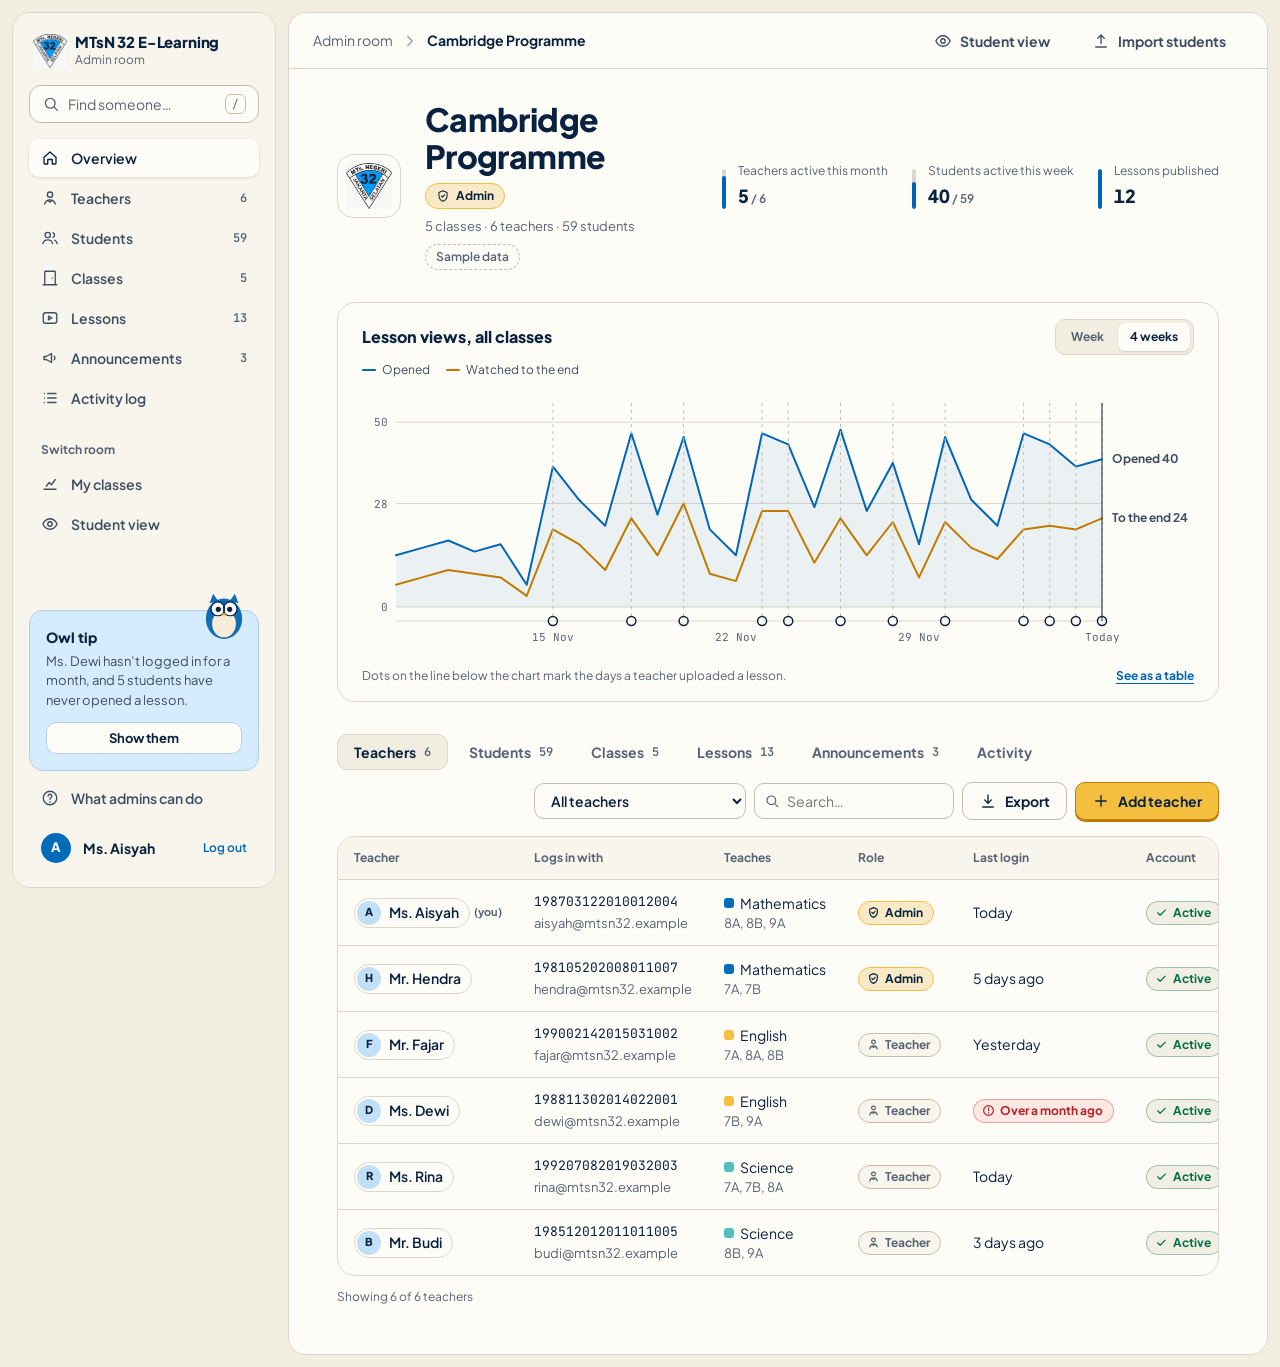
==== admin.html @ 87d78308 "Add the admin room and share the dashboard system - admin.html: manage teacher accounts (add, reset " ====
<!DOCTYPE html>
<html lang="en">
<head>
  <meta charset="UTF-8" />
  <meta name="viewport" content="width=device-width, initial-scale=1.0" />
  <title>Admin room | MTsN 32 Cambridge E-Learning</title>
  <meta name="description" content="Cambridge admins of MTsN 32 manage teacher and student accounts, classes, lessons and announcements." />
  <meta name="robots" content="noindex" />
  <link rel="icon" href="assets/logo.png" />
  <link rel="preconnect" href="https://fonts.googleapis.com" />
  <link rel="preconnect" href="https://fonts.gstatic.com" crossorigin />
  <link href="https://fonts.googleapis.com/css2?family=Plus+Jakarta+Sans:wght@400;500;600;700;800&family=JetBrains+Mono:wght@500;600&display=swap" rel="stylesheet" />
  <link rel="stylesheet" href="tokens.css" />
  <link rel="stylesheet" href="dashboard.css" />
  <style>
    /* Hallmark · admin room: same Workbench system as the teacher room (dashboard.css); only admin-specific pieces below */
    .class-mark.school { background: var(--color-card); border: 1px solid var(--color-rule); }
    .class-mark.school img { width: 46px; height: 46px; }
    .chip--admin { border-color: var(--color-action); background: var(--color-action-tint); color: var(--color-ink); }
    .tag.admin { color: var(--color-ink); border-color: var(--color-action); background: var(--color-action-tint); }
    .subj { display: inline-flex; align-items: center; gap: 6px; }
    .classes { color: var(--color-muted); font-size: 13px; }
    .row-off td { color: var(--color-muted); }
    .row-off .who { opacity: .7; }
    .you { font-size: 11px; font-weight: 700; color: var(--color-muted); margin-left: 4px; }

    /* Bulk bar: appears when students are selected */
    .bulk {
      display: flex; flex-wrap: wrap; align-items: center; gap: var(--space-2xs) var(--space-xs); margin-top: var(--space-sm);
      padding: var(--space-2xs) var(--space-xs); border-radius: 12px; background: var(--color-sky); border: 1px solid var(--color-sky-rule); font-size: var(--text-sm);
    }
    .bulk[hidden] { display: none; }
    .bulk b { font-weight: 800; margin-right: var(--space-2xs); }
    .bulk select { height: 32px; padding: 0 var(--space-xs); border: 1px solid var(--color-sky-rule); border-radius: 10px; background: var(--color-card); font-size: 13px; font-weight: 600; }
    .bulk .btn--ghost { margin-left: auto; }

    /* Manage dialog */
    .person { display: flex; align-items: center; gap: var(--space-xs); }
    .person .avatar { width: 44px; height: 44px; font-size: 16px; background: var(--color-sky-2); color: var(--color-ink); }
    .person h2 { font-size: var(--text-lg); }
    .person p { font-size: 13px; color: var(--color-muted); }
    .acts { display: grid; border: 1px solid var(--color-rule); border-radius: 14px; overflow: hidden; }
    .act { display: grid; grid-template-columns: minmax(0, 1fr) auto; gap: var(--space-2xs) var(--space-sm); align-items: center; padding: var(--space-xs) var(--space-sm); border-bottom: 1px solid var(--color-rule); }
    .act:last-child { border-bottom: 0; }
    .act b { display: block; font-size: var(--text-sm); }
    .act span { display: block; font-size: 12px; color: var(--color-muted); }
    .act select { height: 34px; padding: 0 var(--space-xs); border: 1px solid var(--color-rule-2); border-radius: 10px; background: var(--color-card); font-size: 13px; font-weight: 600; }
    .act .out { grid-column: 1 / -1; }
    .act .out:empty { display: none; }
    .note { font-size: 12px; color: var(--color-ink-2); }
    .note button { border: 0; background: none; padding: 0; color: var(--color-accent-deep); font-weight: 700; font-size: 12px; cursor: pointer; text-decoration: underline; text-underline-offset: 3px; }
    .btn--danger { color: var(--color-error); border-color: color-mix(in oklch, var(--color-error) 35%, transparent); }
    .btn--danger:hover { background: var(--color-error-tint); border-color: var(--color-error); }
    .check-row { display: flex; gap: var(--space-2xs); align-items: flex-start; font-size: var(--text-sm); }
    .check-row input { margin-top: 3px; }
    .check-row span { color: var(--color-muted); display: block; font-size: 12px; }

    /* Import */
    .drop { display: grid; gap: var(--space-2xs); padding: var(--space-sm); border: 1.5px dashed var(--color-rule-2); border-radius: 12px; background: var(--color-paper); font-size: var(--text-sm); }
    .drop code { font-family: var(--font-mono); font-size: 12px; background: var(--color-card); padding: 2px 6px; border-radius: 6px; border: 1px solid var(--color-rule); }
    .preview { display: grid; gap: var(--space-3xs); font-size: var(--text-sm); max-height: 160px; overflow: auto; }
    .preview .bad { color: var(--color-error); }
    .preview .good { color: var(--color-success); font-weight: 700; }
  </style>
</head>
<body>
  <svg width="0" height="0" style="position:absolute" aria-hidden="true">
    <symbol id="i-home" viewBox="0 0 24 24"><path d="M4 11 12 4l8 7v8a1 1 0 0 1-1 1h-4v-6H9v6H5a1 1 0 0 1-1-1z"/></symbol>
    <symbol id="i-play" viewBox="0 0 24 24"><rect x="3" y="5" width="18" height="14" rx="3"/><path d="m10 9.5 4.5 2.5-4.5 2.5z"/></symbol>
    <symbol id="i-users" viewBox="0 0 24 24"><circle cx="9" cy="8" r="3.5"/><path d="M2.5 19.5c.8-3.2 3.4-5 6.5-5s5.7 1.8 6.5 5M16 4.8a3.5 3.5 0 0 1 0 6.4M18 14.8c1.8.7 3 2.3 3.5 4.7"/></symbol>
    <symbol id="i-teacher" viewBox="0 0 24 24"><circle cx="12" cy="7.5" r="3.5"/><path d="M5 20c.9-3.6 3.6-5.5 7-5.5s6.1 1.9 7 5.5M9 14.8l3 2.7 3-2.7"/></symbol>
    <symbol id="i-door" viewBox="0 0 24 24"><path d="M5 21V4a1 1 0 0 1 1-1h12a1 1 0 0 1 1 1v17M3 21h18M15 12h.01"/></symbol>
    <symbol id="i-chart" viewBox="0 0 24 24"><path d="M4 19h16M7 15l4-5 3 3 5-7"/></symbol>
    <symbol id="i-megaphone" viewBox="0 0 24 24"><path d="M4 10v4h3l7 4V6L7 10zM17.5 9.5a3.5 3.5 0 0 1 0 5"/></symbol>
    <symbol id="i-list" viewBox="0 0 24 24"><path d="M9 6h11M9 12h11M9 18h11M4.5 6h.01M4.5 12h.01M4.5 18h.01"/></symbol>
    <symbol id="i-help" viewBox="0 0 24 24"><circle cx="12" cy="12" r="9"/><path d="M9.5 9.5a2.5 2.5 0 1 1 3.5 2.3c-.6.3-1 .8-1 1.5v.4M12 17v.5"/></symbol>
    <symbol id="i-search" viewBox="0 0 24 24"><circle cx="11" cy="11" r="6.5"/><path d="m16 16 4.5 4.5"/></symbol>
    <symbol id="i-plus" viewBox="0 0 24 24"><path d="M12 5v14M5 12h14"/></symbol>
    <symbol id="i-down" viewBox="0 0 24 24"><path d="M12 4v11m-4.5-4.5L12 15l4.5-4.5M5 20h14"/></symbol>
    <symbol id="i-up" viewBox="0 0 24 24"><path d="M12 15V4M7.5 8.5 12 4l4.5 4.5M5 20h14"/></symbol>
    <symbol id="i-eye" viewBox="0 0 24 24"><path d="M2.5 12S6 5 12 5s9.5 7 9.5 7-3.5 7-9.5 7S2.5 12 2.5 12z"/><circle cx="12" cy="12" r="3"/></symbol>
    <symbol id="i-eye-off" viewBox="0 0 24 24"><path d="M3 3l18 18M10.6 5.1A9.7 9.7 0 0 1 12 5c6 0 9.5 7 9.5 7a17 17 0 0 1-3 3.9M6.6 6.6A17 17 0 0 0 2.5 12S6 19 12 19a9.4 9.4 0 0 0 4.4-1.1M9.9 9.9a3 3 0 0 0 4.2 4.2"/></symbol>
    <symbol id="i-check" viewBox="0 0 24 24"><path d="m5 12.5 4.5 4.5L19 7.5"/></symbol>
    <symbol id="i-alert" viewBox="0 0 24 24"><circle cx="12" cy="12" r="9"/><path d="M12 7.5v5M12 16v.5"/></symbol>
    <symbol id="i-dash" viewBox="0 0 24 24"><path d="M7 12h10"/></symbol>
    <symbol id="i-ban" viewBox="0 0 24 24"><circle cx="12" cy="12" r="9"/><path d="m5.6 5.6 12.8 12.8"/></symbol>
    <symbol id="i-key" viewBox="0 0 24 24"><circle cx="8" cy="14" r="4"/><path d="m11 11 8-8M16 6l2 2M14 8l2 2"/></symbol>
    <symbol id="i-shield" viewBox="0 0 24 24"><path d="M12 3 5 6v5c0 4.5 3 8.3 7 10 4-1.7 7-5.5 7-10V6z"/><path d="m9 12 2 2 4-4"/></symbol>
    <symbol id="i-menu" viewBox="0 0 24 24"><path d="M4 7h16M4 12h16M4 17h16"/></symbol>
    <symbol id="i-chev" viewBox="0 0 24 24"><path d="m9 6 6 6-6 6"/></symbol>
    <symbol id="i-copy" viewBox="0 0 24 24"><rect x="8" y="8" width="12" height="12" rx="2"/><path d="M16 8V5a1 1 0 0 0-1-1H5a1 1 0 0 0-1 1v10a1 1 0 0 0 1 1h3"/></symbol>
    <symbol id="i-swap" viewBox="0 0 24 24"><path d="M7 4 3 8l4 4M3 8h14M17 20l4-4-4-4M21 16H7"/></symbol>
  </svg>

  <div class="app">
    <!-- ================= SIDEBAR ================= -->
    <aside class="side" id="side" aria-label="Admin room">
      <a href="index.html" class="brand" aria-label="MTsN 32 E-Learning, student site">
        <img src="assets/logo.png" alt="" />
        <span><strong>MTsN 32 E-Learning</strong><small>Admin room</small></span>
      </a>
      <button class="side-search" type="button" id="sideSearch"><svg class="icon" aria-hidden="true"><use href="#i-search"/></svg>Find someone…<kbd>/</kbd></button>

      <nav class="nav-group" aria-label="Sections">
        <button class="nav-item" type="button" data-go="overview" aria-current="page"><svg class="icon" aria-hidden="true"><use href="#i-home"/></svg>Overview</button>
        <button class="nav-item" type="button" data-go="teachers"><svg class="icon" aria-hidden="true"><use href="#i-teacher"/></svg>Teachers<span class="count" data-count="teachers"></span></button>
        <button class="nav-item" type="button" data-go="students"><svg class="icon" aria-hidden="true"><use href="#i-users"/></svg>Students<span class="count" data-count="students"></span></button>
        <button class="nav-item" type="button" data-go="classes"><svg class="icon" aria-hidden="true"><use href="#i-door"/></svg>Classes<span class="count" data-count="classes"></span></button>
        <button class="nav-item" type="button" data-go="lessons"><svg class="icon" aria-hidden="true"><use href="#i-play"/></svg>Lessons<span class="count" data-count="lessons"></span></button>
        <button class="nav-item" type="button" data-go="news"><svg class="icon" aria-hidden="true"><use href="#i-megaphone"/></svg>Announcements<span class="count" data-count="news"></span></button>
        <button class="nav-item" type="button" data-go="log"><svg class="icon" aria-hidden="true"><use href="#i-list"/></svg>Activity log</button>
      </nav>

      <div class="nav-group" aria-label="Other rooms">
        <p class="nav-label">Switch room</p>
        <a class="nav-item" href="teacher-dashboard.html"><svg class="icon" aria-hidden="true"><use href="#i-chart"/></svg>My classes</a>
        <a class="nav-item" href="index.html"><svg class="icon" aria-hidden="true"><use href="#i-eye"/></svg>Student view</a>
      </div>

      <div class="side-bottom">
        <div class="owl-card">
          <svg class="owl" viewBox="0 0 200 220" aria-hidden="true">
            <ellipse cx="100" cy="130" rx="70" ry="78" fill="var(--color-owl-body)"/>
            <ellipse cx="100" cy="150" rx="46" ry="52" fill="var(--color-owl-belly)"/>
            <path d="M44 70 58 34 78 62ZM156 70 142 34 122 62Z" fill="var(--color-owl-body)"/>
            <circle cx="76" cy="92" r="24" fill="var(--color-card)"/><circle cx="124" cy="92" r="24" fill="var(--color-card)"/>
            <circle cx="78" cy="94" r="10" fill="var(--color-ink)"/><circle cx="122" cy="94" r="10" fill="var(--color-ink)"/>
            <circle cx="76" cy="92" r="27" fill="none" stroke="var(--color-ink)" stroke-width="4"/><circle cx="124" cy="92" r="27" fill="none" stroke="var(--color-ink)" stroke-width="4"/>
            <path d="M92 110h16l-8 14z" fill="var(--color-action)"/>
          </svg>
          <strong>Owl tip</strong>
          <p id="owlTip"></p>
          <button class="btn btn--sm btn--sky" type="button" id="owlAction">Show them</button>
        </div>
        <button class="nav-item" type="button" id="helpBtn"><svg class="icon" aria-hidden="true"><use href="#i-help"/></svg>What admins can do</button>
        <div class="me"><span class="avatar" aria-hidden="true">A</span>Ms. Aisyah<a href="teacher.html">Log out</a></div>
      </div>
    </aside>
    <div class="scrim" id="scrim"></div>

    <!-- ================= MAIN ================= -->
    <div class="main">
      <header class="topbar">
        <button class="btn btn--ghost menu-btn" type="button" id="menuBtn" aria-label="Open menu" aria-controls="side" aria-expanded="false"><svg class="icon" aria-hidden="true"><use href="#i-menu"/></svg></button>
        <nav class="crumbs" aria-label="Breadcrumb">
          <span class="hide-sm">Admin room</span><svg class="icon sep hide-sm" aria-hidden="true"><use href="#i-chev"/></svg>
          <b aria-current="page">Cambridge Programme</b>
        </nav>
        <div class="top-actions">
          <a class="btn btn--ghost" href="index.html"><svg class="icon" aria-hidden="true"><use href="#i-eye"/></svg><span>Student view</span></a>
          <button class="btn btn--ghost" type="button" id="importTop"><svg class="icon" aria-hidden="true"><use href="#i-up"/></svg><span>Import students</span></button>
        </div>
      </header>

      <main class="content" id="top">
        <!-- School header + three meters -->
        <section class="head" aria-labelledby="schoolH">
          <div class="class-mark school" aria-hidden="true"><img src="assets/logo.png" alt="" /></div>
          <div>
            <h1 id="schoolH">Cambridge Programme</h1>
            <div class="head-meta">
              <span class="chip chip--admin"><svg class="icon" aria-hidden="true" style="width:14px;height:14px"><use href="#i-shield"/></svg>Admin</span>
              <span id="headSummary"></span>
              <span class="chip chip--sample" title="Numbers on this page are examples until the school database is connected">Sample data</span>
            </div>
          </div>
          <div class="meters" id="meters"></div>
        </section>

        <!-- Chart: school-wide lesson views -->
        <section class="card" id="progress" aria-labelledby="chartH">
          <div class="card-head">
            <h2 id="chartH">Lesson views, all classes</h2>
            <div class="seg" role="group" aria-label="Time range">
              <button type="button" data-range="7" aria-pressed="false">Week</button>
              <button type="button" data-range="28" aria-pressed="true">4 weeks</button>
            </div>
            <div class="legend" aria-hidden="true"><span><i></i>Opened</span><span><i class="s2"></i>Watched to the end</span></div>
          </div>
          <div class="chart-wrap" id="chartWrap">
            <svg id="chart" role="img" aria-labelledby="chartH chartDesc"></svg>
            <p class="sr" id="chartDesc"></p>
            <div class="tip" id="tip" aria-hidden="true"></div>
          </div>
          <div class="chart-foot">
            <span>Dots on the line below the chart mark the days a teacher uploaded a lesson.</span>
            <button type="button" id="asTable">See as a table</button>
          </div>
        </section>

        <!-- Work area -->
        <section aria-labelledby="workH">
          <h2 class="sr" id="workH">Manage the programme</h2>
          <div class="work-head">
            <div class="tabs" role="tablist" aria-label="Manage">
              <button class="tab" role="tab" type="button" id="tab-teachers" data-tab="teachers" aria-selected="true" aria-controls="panel">Teachers<span class="count" data-count="teachers"></span></button>
              <button class="tab" role="tab" type="button" id="tab-students" data-tab="students" aria-selected="false" aria-controls="panel" tabindex="-1">Students<span class="count" data-count="students"></span></button>
              <button class="tab" role="tab" type="button" id="tab-classes" data-tab="classes" aria-selected="false" aria-controls="panel" tabindex="-1">Classes<span class="count" data-count="classes"></span></button>
              <button class="tab" role="tab" type="button" id="tab-lessons" data-tab="lessons" aria-selected="false" aria-controls="panel" tabindex="-1">Lessons<span class="count" data-count="lessons"></span></button>
              <button class="tab" role="tab" type="button" id="tab-news" data-tab="news" aria-selected="false" aria-controls="panel" tabindex="-1">Announcements<span class="count" data-count="news"></span></button>
              <button class="tab" role="tab" type="button" id="tab-log" data-tab="log" aria-selected="false" aria-controls="panel" tabindex="-1">Activity</button>
            </div>
            <div class="toolbar">
              <label class="sr" for="filterSel">Filter</label>
              <select id="filterSel"></select>
              <div class="search-in"><svg class="icon" aria-hidden="true"><use href="#i-search"/></svg><label class="sr" for="q">Search</label><input id="q" type="search" placeholder="Search…" autocomplete="off" /></div>
              <button class="btn" type="button" id="exportBtn"><svg class="icon" aria-hidden="true"><use href="#i-down"/></svg>Export</button>
              <button class="btn" type="button" id="importBtn" hidden><svg class="icon" aria-hidden="true"><use href="#i-up"/></svg>Import</button>
              <button class="btn btn--push" type="button" id="addBtn"><svg class="icon" aria-hidden="true"><use href="#i-plus"/></svg><span>Add teacher</span></button>
            </div>
          </div>
          <div class="bulk" id="bulk" hidden>
            <b id="bulkCount"></b>
            <label class="sr" for="bulkClass">Move selected to class</label>
            <select id="bulkClass"></select>
            <button class="btn btn--sm" type="button" id="bulkMove"><svg class="icon" aria-hidden="true"><use href="#i-swap"/></svg>Move</button>
            <button class="btn btn--sm btn--danger" type="button" id="bulkDisable"><svg class="icon" aria-hidden="true"><use href="#i-ban"/></svg>Disable accounts</button>
            <button class="btn btn--sm btn--ghost" type="button" id="bulkClear">Clear selection</button>
          </div>
          <div class="table-wrap" id="panel" role="tabpanel" aria-labelledby="tab-teachers" tabindex="0">
            <table><thead id="thead"></thead><tbody id="tbody"></tbody></table>
          </div>
          <div class="table-foot"><span id="tableCount" aria-live="polite"></span><span id="tableNote"></span></div>
        </section>
      </main>
    </div>
  </div>

  <!-- ================= DIALOGS ================= -->
  <!-- Manage one account (teacher or student): filled by script -->
  <dialog id="dlgManage" aria-labelledby="manageH"><div class="dlg-in" id="manageBody"></div></dialog>

  <dialog id="dlgTeacher" aria-labelledby="dlgTeacherH">
    <form class="dlg-in" method="dialog" novalidate id="formTeacher">
      <h2 id="dlgTeacherH">Add a teacher</h2>
      <p class="sub">They log in on the teacher page with their NIP or school email and the temporary password.</p>
      <div class="field"><label for="tName">Full name</label><input id="tName" autocomplete="off" placeholder="Ms. / Mr. …" aria-describedby="tNameHelp" /><p class="help" id="tNameHelp">How students see it, e.g. Ms. Dewi.</p></div>
      <div class="field"><label for="tNip">NIP <span id="nipCount">0 / 18</span></label><input id="tNip" inputmode="numeric" maxlength="18" autocomplete="off" aria-describedby="tNipHelp" /><p class="help" id="tNipHelp">18 digits.</p></div>
      <div class="field"><label for="tEmail">School email</label><input id="tEmail" type="email" autocomplete="off" aria-describedby="tEmailHelp" /><p class="help" id="tEmailHelp">Either the NIP or this email works for logging in.</p></div>
      <div class="field"><label for="tSubject">Subject</label><select id="tSubject"><option value="math">Mathematics</option><option value="eng">English</option><option value="sci">Science</option></select></div>
      <label class="check-row"><input type="checkbox" id="tAdmin" /><div>Also an admin<span>Can manage accounts, classes and lessons for the whole programme.</span></div></label>
      <div class="done" hidden id="teacherDone">
        <p><b id="tDoneName"></b> can log in now with this temporary password. They choose their own after the first login.</p>
        <div class="temp"><code id="tDoneTemp"></code><button class="btn btn--sm" type="button" data-copy="tDoneTemp"><svg class="icon" aria-hidden="true"><use href="#i-copy"/></svg>Copy</button></div>
      </div>
      <div class="dlg-actions">
        <button class="btn btn--ghost" type="button" data-close>Cancel</button>
        <button class="btn btn--push" type="submit" id="teacherSubmit">Create account</button>
      </div>
    </form>
  </dialog>

  <dialog id="dlgStudent" aria-labelledby="dlgStudentH">
    <form class="dlg-in" method="dialog" novalidate id="formStudent">
      <h2 id="dlgStudentH">Add a student</h2>
      <p class="sub">The student logs in with their NISN and the temporary password you give them.</p>
      <div class="field"><label for="sNisn">NISN <span id="nisnCount">0 / 10</span></label><input id="sNisn" inputmode="numeric" maxlength="10" autocomplete="off" aria-describedby="sNisnHelp" /><p class="help" id="sNisnHelp">The 10-digit number on the student’s card.</p></div>
      <div class="field"><label for="sName">Full name</label><input id="sName" autocomplete="off" aria-describedby="sNameHelp" /><p class="help" id="sNameHelp">As written on the class list.</p></div>
      <div class="field"><label for="sClass">Class</label><select id="sClass" data-classes></select></div>
      <div class="done" hidden id="studentDone">
        <p><b id="sDoneName"></b> can log in now. Give them this temporary password; they choose their own after the first login.</p>
        <div class="temp"><code id="sDoneTemp"></code><button class="btn btn--sm" type="button" data-copy="sDoneTemp"><svg class="icon" aria-hidden="true"><use href="#i-copy"/></svg>Copy</button></div>
      </div>
      <div class="dlg-actions">
        <button class="btn btn--ghost" type="button" data-close>Cancel</button>
        <button class="btn btn--push" type="submit" id="studentSubmit">Create account</button>
      </div>
    </form>
  </dialog>

  <dialog id="dlgImport" aria-labelledby="dlgImportH">
    <form class="dlg-in" method="dialog" novalidate id="formImport">
      <h2 id="dlgImportH">Import students</h2>
      <p class="sub">For a new school year: add a whole class list at once.</p>
      <div class="drop">
        <span>A CSV file with one student per line: <code>nisn,name,class</code></span>
        <span>Example: <code>0098123413,Putri Wulandari,8A</code></span>
        <label class="sr" for="importFile">CSV file</label>
        <input type="file" id="importFile" accept=".csv,text/csv" />
      </div>
      <div class="field"><label for="importText">Or paste the lines here</label><textarea id="importText" placeholder="0098123413,Putri Wulandari,8A"></textarea></div>
      <div class="preview" id="importPreview" aria-live="polite"></div>
      <div class="done" hidden id="importDone">
        <p id="importDoneText"></p>
        <button class="btn btn--sm" type="button" id="importPasswords"><svg class="icon" aria-hidden="true"><use href="#i-down"/></svg>Download temporary passwords (CSV)</button>
      </div>
      <div class="dlg-actions">
        <button class="btn btn--ghost" type="button" data-close>Cancel</button>
        <button class="btn btn--push" type="submit" id="importSubmit" disabled>Add students</button>
      </div>
    </form>
  </dialog>

  <dialog id="dlgClass" aria-labelledby="dlgClassH">
    <form class="dlg-in" method="dialog" novalidate id="formClass">
      <h2 id="dlgClassH">Add a class</h2>
      <div class="field"><label for="cName">Class name</label><input id="cName" maxlength="3" autocomplete="off" placeholder="7C" aria-describedby="cNameHelp" /><p class="help" id="cNameHelp">Grade 7, 8 or 9 and a letter, e.g. 7C.</p></div>
      <div class="field"><label for="cHome">Homeroom teacher</label><select id="cHome" data-teachers></select></div>
      <div class="dlg-actions">
        <button class="btn btn--ghost" type="button" data-close>Cancel</button>
        <button class="btn btn--push" type="submit">Add class</button>
      </div>
    </form>
  </dialog>

  <dialog id="dlgNews" aria-labelledby="dlgNewsH">
    <form class="dlg-in" method="dialog" novalidate id="formNews">
      <h2 id="dlgNewsH">Post a school announcement</h2>
      <p class="sub">It runs in the blue bar at the top of the student page for every class.</p>
      <div class="field"><label for="nText">Message <span id="nCount">0 / 90</span></label><textarea id="nText" maxlength="90"></textarea></div>
      <div class="field"><label for="nUntil">Show until</label><input id="nUntil" type="date" /></div>
      <div class="dlg-actions">
        <button class="btn btn--ghost" type="button" data-close>Cancel</button>
        <button class="btn btn--push" type="submit">Post</button>
      </div>
    </form>
  </dialog>

  <dialog id="dlgHelp" aria-labelledby="dlgHelpH">
    <div class="dlg-in">
      <h2 id="dlgHelpH">What admins can do</h2>
      <ul style="display:grid;gap:6px;font-size:var(--text-sm);list-style:disc;padding-left:1.2em">
        <li><b>Teachers:</b> add accounts, reset passwords, make someone an admin, disable an account when a teacher leaves.</li>
        <li><b>Students:</b> add one by one or import a class list, reset passwords, move to another class, disable when they leave.</li>
        <li><b>Classes:</b> add classes and set the homeroom teacher.</li>
        <li><b>Lessons:</b> hide a lesson from students without deleting it.</li>
        <li><b>Announcements:</b> post to every class, end any announcement.</li>
        <li><b>Activity log:</b> every account change is recorded with who did it.</li>
      </ul>
      <p class="sub" style="margin:0">Students and teachers who forgot a password come to the Cambridge Room or the Teachers’ Room. There is no reset email.</p>
      <div class="dlg-actions"><button class="btn btn--push" type="button" data-close>Got it</button></div>
    </div>
  </dialog>

  <script src="dashboard.js"></script>
  <script>
    /* ---------- Sample data (replace with data from your backend later) ---------- */
    const ME = "aisyah";
    const SUBJECTS = { math: "Mathematics", eng: "English", sci: "Science" };
    const TEACHERS = [
      { id: "aisyah", name: "Ms. Aisyah", nip: "198703122010012004", email: "aisyah@mtsn32.example", subject: "math", classes: ["8A", "8B", "9A"], admin: true,  active: true, last: 0 },
      { id: "hendra", name: "Mr. Hendra", nip: "198105202008011007", email: "hendra@mtsn32.example", subject: "math", classes: ["7A", "7B"],       admin: true,  active: true, last: 5 },
      { id: "fajar",  name: "Mr. Fajar",  nip: "199002142015031002", email: "fajar@mtsn32.example",  subject: "eng",  classes: ["7A", "8A", "8B"], admin: false, active: true, last: 1 },
      { id: "dewi",   name: "Ms. Dewi",   nip: "198811302014022001", email: "dewi@mtsn32.example",   subject: "eng",  classes: ["7B", "9A"],       admin: false, active: true, last: 34 },
      { id: "rina",   name: "Ms. Rina",   nip: "199207082019032003", email: "rina@mtsn32.example",   subject: "sci",  classes: ["7A", "7B", "8A"], admin: false, active: true, last: 0 },
      { id: "budi",   name: "Mr. Budi",   nip: "198512012011011005", email: "budi@mtsn32.example",   subject: "sci",  classes: ["8B", "9A"],       admin: false, active: true, last: 3 },
    ];
    const CLASSES = [
      { name: "7A", home: "hendra" }, { name: "7B", home: "dewi" }, { name: "8A", home: "aisyah" }, { name: "8B", home: "fajar" }, { name: "9A", home: "budi" },
    ];
    const FIRST = ["Adit", "Bagas", "Cahya", "Dina", "Eka", "Farah", "Gilang", "Hana", "Intan", "Joko", "Kevin", "Laila", "Malik", "Nabila", "Oki", "Putri", "Rahma", "Sinta", "Taufik", "Umar", "Vina", "Wulan", "Yusuf", "Zaki"];
    const LAST = ["Saputra", "Wijaya", "Lestari", "Hidayat", "Pratama", "Rahman", "Kusuma", "Siregar", "Nasution", "Hakim", "Utami", "Firmansyah"];
    const NAMES_8A = ["Alya Zahra", "Bima Nugroho", "Citra Anggraini", "Dimas Saputra", "Fikri Ramadhan", "Hafiz Maulana", "Keisha Lestari", "Nadia Putri", "Raka Pratama", "Rizky Hidayat", "Salsa Aulia", "Tiara Kusuma"];
    const STUDENTS = [];
    CLASSES.forEach((c, ci) => {
      for (let i = 0; i < 12; i++) {
        const k = ci * 12 + i;
        const name = c.name === "8A" ? NAMES_8A[i] : `${FIRST[(k * 7) % FIRST.length]} ${LAST[(k * 5 + ci) % LAST.length]}`;
        const nisn = c.name === "8A" ? `00981234${String(i + 1).padStart(2, "0")}` : `00${97 + Math.floor(ci / 3)}${String(4000 + k * 37).padStart(6, "0")}`;
        const last = (k * 11) % 13 === 0 ? null : (k * 3) % 12;
        STUDENTS.push({ nisn, name, cls: c.name, last, progress: last == null ? 0 : 15 + (k * 29) % 82, active: !(k === 41) });
      }
    });
    const LESSONS = [
      { title: "States of Matter",         subject: "sci",  unit: 3, teacher: "rina",   daysAgo: 0,  views: 31, status: "published" },
      { title: "Writing a Formal Letter",  subject: "eng",  unit: 5, teacher: "fajar",  daysAgo: 1,  views: 27, status: "published" },
      { title: "Angles in Triangles",      subject: "math", unit: 6, teacher: "aisyah", daysAgo: 2,  views: 33, status: "published" },
      { title: "Forces and Motion",        subject: "sci",  unit: 4, teacher: "budi",   daysAgo: 3,  views: 22, status: "published" },
      { title: "Ratio and Proportion",     subject: "math", unit: 5, teacher: "aisyah", daysAgo: 6,  views: 35, status: "published" },
      { title: "Persuasive Writing",       subject: "eng",  unit: 3, teacher: "fajar",  daysAgo: 8,  views: 30, status: "published" },
      { title: "Poetry: Imagery and Tone", subject: "eng",  unit: 4, teacher: "fajar",  daysAgo: 10, views: 26, status: "published" },
      { title: "Solving Linear Equations", subject: "math", unit: 4, teacher: "aisyah", daysAgo: 12, views: 36, status: "published" },
      { title: "The Particle Model",       subject: "sci",  unit: 2, teacher: "budi",   daysAgo: 13, views: 24, status: "published" },
      { title: "Reading for Main Idea",    subject: "eng",  unit: 2, teacher: "fajar",  daysAgo: 16, views: 34, status: "published" },
      { title: "Cells and Organisms",      subject: "sci",  unit: 1, teacher: "rina",   daysAgo: 18, views: 38, status: "published" },
      { title: "Fractions and Decimals",   subject: "math", unit: 3, teacher: "aisyah", daysAgo: 21, views: 36, status: "published" },
      { title: "Number Patterns (old recording)", subject: "math", unit: 2, teacher: "hendra", daysAgo: 25, views: 4, status: "hidden" },
    ];
    const NEWS = [
      { text: "Science Unit 3 · States of Matter is up.", by: "rina", until: -6, status: "live" },
      { text: "Mid-term Cambridge checkpoint practice starts next week.", by: "aisyah", until: -10, status: "live" },
      { text: "Bring a protractor to class on Monday.", by: "aisyah", until: -5, status: "live" },
      { text: "Library closed on Friday afternoon.", by: "hendra", until: 3, status: "ended" },
    ];
    const LOG = [
      { d: 0, who: "rina",   type: "lessons",   what: "Uploaded Science Unit 3 · States of Matter" },
      { d: 0, who: "fajar",  type: "passwords", what: "Reset the password for Raka Pratama (8A)" },
      { d: 1, who: "aisyah", type: "accounts",  what: "Created 3 student accounts in 9A" },
      { d: 2, who: "hendra", type: "lessons",   what: "Hid “Number Patterns (old recording)”" },
      { d: 3, who: "budi",   type: "passwords", what: "Reset the password for a student in 9A" },
      { d: 5, who: "aisyah", type: "accounts",  what: "Disabled one account in 9A (moved school)" },
      { d: 8, who: "hendra", type: "accounts",  what: "Made Ms. Aisyah an admin" },
    ];

    const T = id => TEACHERS.find(t => t.id === id);
    const tName = id => T(id)?.name ?? "—";
    const dot = s => `<span class="dot ${s === "math" ? "" : s}"></span>`;
    Object.assign(TAG, {
      active:   ["ok", "i-check", "Active"],
      disabled: ["idle", "i-ban", "Disabled"],
      admin:    ["admin", "i-shield", "Admin"],
      teacher:  ["idle", "i-teacher", "Teacher"],
      hidden:   ["idle", "i-eye-off", "Hidden"],
      away:     ["nudge", "i-alert", "Over a month ago"],
      accounts: ["live", "i-users", "Account"],
      passwords:["idle", "i-key", "Password"],
      lessons:  ["ok", "i-play", "Lesson"],
      news:     ["live", "i-megaphone", "Announcement"],
    });
    function log(type, what) { LOG.unshift({ d: 0, who: ME, type, what, now: true }); if (view === "log") renderRows(); }

    /* ---------- Header, meters, owl ---------- */
    function renderMeters() {
      const tAct = TEACHERS.filter(t => t.active), sAct = STUDENTS.filter(s => s.active);
      const tMonth = tAct.filter(t => t.last <= 30).length;
      const sWeek = sAct.filter(s => s.last != null && s.last <= 6).length;
      const pub = LESSONS.filter(l => l.status === "published").length;
      $("meters").innerHTML = [
        ["Teachers active this month", `${tMonth}<small> / ${tAct.length}</small>`, tMonth / tAct.length],
        ["Students active this week", `${sWeek}<small> / ${sAct.length}</small>`, sWeek / sAct.length],
        ["Lessons published", `${pub}`, 1],
      ].map(([l, v, p]) => `<div class="meter"><span class="rail"><i style="height:${Math.round(p * 100)}%"></i></span><span>${l}</span><b>${v}</b></div>`).join("");
      $("headSummary").textContent = `${CLASSES.length} classes · ${tAct.length} teachers · ${sAct.length} students`;
      const away = tAct.filter(t => t.last > 30), never = sAct.filter(s => s.last == null);
      $("owlTip").textContent = away.length
        ? `${away.map(t => t.name).join(", ")} ${away.length === 1 ? "hasn’t" : "haven’t"} logged in for a month, and ${never.length} students have never opened a lesson.`
        : `${never.length} students have never opened a lesson. Their class teachers may want to check in.`;
      const counts = { teachers: tAct.length, students: sAct.length, classes: CLASSES.length, lessons: LESSONS.length, news: NEWS.filter(n => n.status === "live").length };
      Object.entries(counts).forEach(([k, n]) => document.querySelectorAll(`[data-count="${k}"]`).forEach(e => e.textContent = n));
      document.querySelectorAll("[data-classes]").forEach(s => { const v = s.value; s.innerHTML = CLASSES.map(c => `<option>${c.name}</option>`).join(""); if (v) s.value = v; });
      document.querySelectorAll("[data-teachers]").forEach(s => s.innerHTML = TEACHERS.filter(t => t.active).map(t => `<option value="${t.id}">${esc(t.name)}</option>`).join(""));
      $("bulkClass").innerHTML = `<option value="">Move to class…</option>` + CLASSES.map(c => `<option>${c.name}</option>`).join("");
    }

    /* ---------- Chart: school-wide ---------- */
    const SERIES = Array.from({ length: 28 }, (_, i) => {
      const d = 27 - i;
      const ups = LESSONS.filter(l => l.daysAgo === d && l.status === "published");
      const since = LESSONS.filter(l => l.daysAgo >= d && l.status === "published").map(l => l.daysAgo - d).sort((a, b) => a - b)[0] ?? 9;
      const wkend = new Date(Date.now() - d * DAY).getDay() % 6 === 0;
      const opened = Math.round(ups.length * 14 + 16 * Math.exp(-since / 2.5) + (wkend ? 6 : 14) + ((i * 7) % 5));
      const finished = Math.round(opened * (0.45 + ((i * 5) % 4) * 0.05));
      return { d, opened, finished, event: ups.map(l => `Uploaded: ${SUBJECTS[l.subject]} Unit ${l.unit} · ${l.title} (${tName(l.teacher)})`).join(" · ") };
    });

    /* ---------- Work area ---------- */
    const manageBtn = (kind, id) => `<button class="btn btn--sm" type="button" data-manage="${kind}:${id}">Manage</button>`;
    const VIEWS = {
      teachers: {
        add: "Add teacher", dlg: "dlgTeacher",
        filters: [["all", "All teachers"], ["admin", "Admins"], ["away", "Not logged in for a month"], ["disabled", "Disabled accounts"]],
        head: `<tr><th>Teacher</th><th>Logs in with</th><th>Teaches</th><th>Role</th><th>Last login</th><th>Account</th><th><span class="sr">Actions</span></th></tr>`,
        rows: () => TEACHERS,
        match: (t, f, q) => (f === "all" ? true : f === "admin" ? t.admin : f === "away" ? t.active && t.last > 30 : !t.active)
          && (!q || (t.name + t.nip + t.email).toLowerCase().includes(q)),
        row: t => `<tr class="${t.active ? "" : "row-off"}">
          <td><span class="who"><span class="avatar" aria-hidden="true">${initials(t.name)}</span>${esc(t.name)}</span>${t.id === ME ? '<span class="you">(you)</span>' : ""}</td>
          <td><span class="mono" style="display:block;font-size:13px">${t.nip}</span><span class="classes">${esc(t.email)}</span></td><td><span class="subj">${dot(t.subject)}${SUBJECTS[t.subject]}</span><span class="classes" style="display:block">${t.classes.join(", ") || "No classes yet"}</span></td>
          <td>${tag(t.admin ? "admin" : "teacher")}</td><td>${t.active && t.last > 30 ? tag("away") : ago(t.last)}</td>
          <td>${tag(t.active ? "active" : "disabled")}</td><td class="act">${manageBtn("t", t.id)}</td></tr>`,
        csvHead: ["NIP", "Teacher", "Email", "Subject", "Classes", "Role", "Last login", "Account"],
        csv: t => [t.nip, t.name, t.email, SUBJECTS[t.subject], t.classes.join(" "), t.admin ? "Admin" : "Teacher", ago(t.last), t.active ? "Active" : "Disabled"],
        noun: "teachers",
      },
      students: {
        add: "Add student", dlg: "dlgStudent", select: true,
        filters: () => [["all", "All classes"], ...CLASSES.map(c => [c.name, "Class " + c.name]), ["never", "Never opened a lesson"], ["disabled", "Disabled accounts"]],
        head: `<tr><th class="check"><input type="checkbox" aria-label="Select all shown students" data-all /></th><th>NISN</th><th>Student</th><th>Class</th><th>Last watched</th><th>Progress</th><th>Account</th><th><span class="sr">Actions</span></th></tr>`,
        rows: () => STUDENTS,
        match: (s, f, q) => (f === "all" ? true : f === "never" ? s.active && s.last == null : f === "disabled" ? !s.active : s.cls === f)
          && (!q || (s.name + s.nisn).toLowerCase().includes(q)),
        row: s => `<tr class="${s.active ? "" : "row-off"}" data-nisn="${s.nisn}"><td class="check"><input type="checkbox" aria-label="Select ${esc(s.name)}" data-pick="${s.nisn}" /></td>
          <td class="mono">${s.nisn}</td><td><span class="who"><span class="avatar" aria-hidden="true">${initials(s.name)}</span>${esc(s.name)}</span></td>
          <td>${s.cls}</td><td>${ago(s.last)}</td>
          <td><span class="prog"><span class="track"><i style="--p:${s.progress / 100}"></i></span><b>${s.progress}%</b></span></td>
          <td>${tag(s.active ? "active" : "disabled")}</td><td class="act">${manageBtn("s", s.nisn)}</td></tr>`,
        csvHead: ["NISN", "Student", "Class", "Last watched", "Progress", "Account"],
        csv: s => [s.nisn, s.name, s.cls, ago(s.last), s.progress + "%", s.active ? "Active" : "Disabled"],
        noun: "students",
      },
      classes: {
        add: "Add class", dlg: "dlgClass",
        filters: [["all", "All grades"], ["7", "Grade 7"], ["8", "Grade 8"], ["9", "Grade 9"]],
        head: `<tr><th>Class</th><th>Homeroom teacher</th><th>Subject teachers</th><th>Students</th><th>Active this week</th><th><span class="sr">Actions</span></th></tr>`,
        rows: () => CLASSES,
        match: (c, f, q) => (f === "all" || c.name[0] === f) && (!q || c.name.toLowerCase().includes(q)),
        row: c => {
          const st = STUDENTS.filter(s => s.cls === c.name && s.active), wk = st.filter(s => s.last != null && s.last <= 6).length;
          const teach = TEACHERS.filter(t => t.active && t.classes.includes(c.name));
          return `<tr><td><b>${c.name}</b></td><td>${esc(tName(c.home))}</td>
            <td style="white-space:normal;min-width:240px">${teach.map(t => `<span class="subj" style="margin-right:10px">${dot(t.subject)}${esc(t.name)}</span>`).join("") || "—"}</td>
            <td class="num">${st.length}</td><td class="num">${st.length ? `${wk} / ${st.length}` : "—"}</td>
            <td class="act"><button class="btn btn--sm btn--ghost" type="button" data-class-students="${c.name}">See students</button></td></tr>`;
        },
        csvHead: ["Class", "Homeroom teacher", "Students"],
        csv: c => [c.name, tName(c.home), STUDENTS.filter(s => s.cls === c.name && s.active).length],
        noun: "classes",
      },
      lessons: {
        filters: [["all", "All subjects"], ["math", "Mathematics"], ["eng", "English"], ["sci", "Science"], ["hidden", "Hidden lessons"]],
        head: `<tr><th>Subject</th><th>Lesson</th><th>Teacher</th><th>Opened by</th><th>Uploaded</th><th>Status</th><th><span class="sr">Actions</span></th></tr>`,
        rows: () => LESSONS,
        match: (l, f, q) => (f === "all" || (f === "hidden" ? l.status === "hidden" : l.subject === f)) && (!q || (l.title + tName(l.teacher)).toLowerCase().includes(q)),
        row: (l, i) => `<tr class="${l.status === "hidden" ? "row-off" : ""}"><td><span class="subj">${dot(l.subject)}${SUBJECTS[l.subject]}</span></td>
          <td><b>Unit ${l.unit} · ${esc(l.title)}</b></td><td>${esc(tName(l.teacher))}</td><td class="num">${l.views} students</td>
          <td>${ago(l.daysAgo)}</td><td>${tag(l.status)}</td>
          <td class="act"><button class="btn btn--sm btn--ghost" type="button" data-hide="${i}"><svg class="icon" aria-hidden="true"><use href="#${l.status === "hidden" ? "i-eye" : "i-eye-off"}"/></svg>${l.status === "hidden" ? "Show again" : "Hide"}</button></td></tr>`,
        csvHead: ["Subject", "Unit", "Lesson", "Teacher", "Opened by", "Uploaded", "Status"],
        csv: l => [SUBJECTS[l.subject], l.unit, l.title, tName(l.teacher), l.views, ago(l.daysAgo), l.status],
        noun: "lessons",
      },
      news: {
        add: "Post announcement", dlg: "dlgNews",
        filters: [["all", "All announcements"], ["live", "Running"], ["ended", "Ended"]],
        head: `<tr><th>Message</th><th>Posted by</th><th>Shows until</th><th>Status</th><th><span class="sr">Actions</span></th></tr>`,
        rows: () => NEWS,
        match: (n, f, q) => (f === "all" || n.status === f) && (!q || n.text.toLowerCase().includes(q)),
        row: (n, i) => `<tr><td style="white-space:normal;min-width:260px">${esc(n.text)}</td><td>${n.by === "school" ? "School admin" : esc(tName(n.by))}</td>
          <td>${dateText(n.until, { weekday: "short", day: "numeric", month: "short" })}</td><td>${tag(n.status)}</td>
          <td class="act">${n.status === "live" ? `<button class="btn btn--sm btn--ghost" type="button" data-end="${i}">End now</button>` : ""}</td></tr>`,
        csvHead: ["Message", "Posted by", "Shows until", "Status"],
        csv: n => [n.text, n.by === "school" ? "School admin" : tName(n.by), dateText(n.until), n.status],
        noun: "announcements",
      },
      log: {
        filters: [["all", "Everything"], ["accounts", "Accounts"], ["passwords", "Passwords"], ["lessons", "Lessons"], ["news", "Announcements"]],
        head: `<tr><th>When</th><th>Who</th><th>What</th><th>Type</th></tr>`,
        rows: () => LOG,
        match: (e, f, q) => (f === "all" || e.type === f) && (!q || (e.what + tName(e.who)).toLowerCase().includes(q)),
        row: e => `<tr><td>${e.now ? "Just now" : ago(e.d)}</td><td>${esc(tName(e.who))}${e.who === ME ? '<span class="you">(you)</span>' : ""}</td>
          <td style="white-space:normal;min-width:260px">${esc(e.what)}</td><td>${tag(e.type)}</td></tr>`,
        csvHead: ["When", "Who", "What", "Type"],
        csv: e => [e.now ? "Just now" : ago(e.d), tName(e.who), e.what, e.type],
        noun: "entries",
      },
    };
    let view = "teachers";
    const picked = new Set();
    function setView(v, focus, filter) {
      view = v; picked.clear();
      const V = VIEWS[v];
      document.querySelectorAll(".tab").forEach(t => { const on = t.dataset.tab === v; t.setAttribute("aria-selected", on); t.tabIndex = on ? 0 : -1; if (on && focus) t.focus(); });
      $("panel").setAttribute("aria-labelledby", "tab-" + v);
      $("filterSel").innerHTML = (typeof V.filters === "function" ? V.filters() : V.filters).map(([k, l]) => `<option value="${k}">${l}</option>`).join("");
      if (filter) $("filterSel").value = filter;
      $("addBtn").hidden = !V.add;
      if (V.add) $("addBtn").querySelector("span").textContent = V.add;
      $("importBtn").hidden = v !== "students";
      $("q").value = "";
      $("thead").innerHTML = V.head;
      renderRows();
    }
    function visibleRows() {
      const V = VIEWS[view], f = $("filterSel").value, q = $("q").value.trim().toLowerCase();
      return V.rows().map((r, i) => [r, i]).filter(([r]) => V.match(r, f, q));
    }
    function renderRows(flashKey) {
      const V = VIEWS[view], list = visibleRows();
      $("tbody").innerHTML = list.length ? list.map(([r, i]) => V.row(r, i)).join("")
        : `<tr class="empty-row"><td colspan="8">No ${V.noun} match. Clear the search or pick another filter.</td></tr>`;
      $("tableCount").textContent = `Showing ${list.length} of ${V.rows().length} ${V.noun}`;
      $("tableNote").textContent = view === "log" ? "Every account and password change is recorded here." : view === "lessons" ? "Hidden lessons stay saved; students just can’t see them." : "";
      if (flashKey) $("tbody").querySelector(`[data-nisn="${flashKey}"]`)?.classList.add("added");
      if (V.select) $("tbody").querySelectorAll("[data-pick]").forEach(c => c.checked = picked.has(c.dataset.pick));
      renderBulk();
    }
    function renderBulk() {
      $("bulk").hidden = !picked.size;
      $("bulkCount").textContent = `${picked.size} selected`;
      const all = $("thead").querySelector("[data-all]");
      if (all) { const shown = [...$("tbody").querySelectorAll("[data-pick]")]; all.checked = shown.length > 0 && shown.every(c => c.checked); }
    }
    document.querySelector(".tabs").addEventListener("click", e => { const t = e.target.closest(".tab"); if (t) setView(t.dataset.tab); });
    document.querySelector(".tabs").addEventListener("keydown", e => {
      if (!["ArrowLeft", "ArrowRight"].includes(e.key)) return;
      const keys = Object.keys(VIEWS), i = keys.indexOf(view);
      setView(keys[(i + (e.key === "ArrowRight" ? 1 : -1) + keys.length) % keys.length], true);
    });
    $("filterSel").addEventListener("change", () => renderRows());
    $("q").addEventListener("input", () => renderRows());

    /* Selection + bulk actions (students) */
    $("panel").addEventListener("change", e => {
      if (e.target.matches("[data-all]")) $("tbody").querySelectorAll("[data-pick]").forEach(c => { c.checked = e.target.checked; c.checked ? picked.add(c.dataset.pick) : picked.delete(c.dataset.pick); });
      if (e.target.matches("[data-pick]")) e.target.checked ? picked.add(e.target.dataset.pick) : picked.delete(e.target.dataset.pick);
      renderBulk();
    });
    $("bulkMove").addEventListener("click", () => {
      const to = $("bulkClass").value; if (!to) return $("bulkClass").focus();
      const n = picked.size;
      STUDENTS.forEach(s => { if (picked.has(s.nisn)) s.cls = to; });
      log("accounts", `Moved ${n} student${n === 1 ? "" : "s"} to ${to}`);
      picked.clear(); renderMeters(); renderRows();
    });
    $("bulkDisable").addEventListener("click", () => {
      const keys = [...picked];
      STUDENTS.forEach(s => { if (picked.has(s.nisn)) s.active = false; });
      log("accounts", `Disabled ${keys.length} student account${keys.length === 1 ? "" : "s"}`);
      picked.clear(); renderMeters(); renderRows();
      $("tableCount").innerHTML = `${keys.length} account${keys.length === 1 ? "" : "s"} disabled. <button type="button" class="link-undo" id="undoBulk" style="border:0;background:none;padding:0;color:var(--color-accent-deep);font-weight:700;cursor:pointer;text-decoration:underline">Undo</button>`;
      $("undoBulk").addEventListener("click", () => { STUDENTS.forEach(s => { if (keys.includes(s.nisn)) s.active = true; }); log("accounts", `Undid: enabled ${keys.length} student account${keys.length === 1 ? "" : "s"} again`); renderMeters(); renderRows(); });
    });
    $("bulkClear").addEventListener("click", () => { picked.clear(); renderRows(); });

    /* Row actions */
    $("tbody").addEventListener("click", e => {
      const m = e.target.closest("[data-manage]"); if (m) { const [k, id] = m.dataset.manage.split(":"); openManage(k, id); }
      const h = e.target.closest("[data-hide]");
      if (h) { const l = LESSONS[+h.dataset.hide]; l.status = l.status === "hidden" ? "published" : "hidden"; log("lessons", `${l.status === "hidden" ? "Hid" : "Showed again"} “${l.title}”`); renderMeters(); renderRows(); }
      const en = e.target.closest("[data-end]"); if (en) { const n = NEWS[+en.dataset.end]; n.status = "ended"; log("news", `Ended the announcement “${n.text}”`); renderMeters(); renderRows(); }
      const cs = e.target.closest("[data-class-students]"); if (cs) setView("students", false, cs.dataset.classStudents);
    });

    /* Export what's on screen */
    $("exportBtn").addEventListener("click", () => {
      const V = VIEWS[view];
      downloadCsv(`mtsn32-${V.noun}.csv`, [V.csvHead, ...visibleRows().map(([r]) => V.csv(r))]);
    });
    function downloadCsv(name, rows) {
      const a = document.createElement("a");
      a.href = URL.createObjectURL(new Blob([rows.map(r => r.map(c => `"${String(c).replace(/"/g, '""')}"`).join(",")).join("\n")], { type: "text/csv" }));
      a.download = name; a.click(); URL.revokeObjectURL(a.href);
    }

    /* ---------- Manage one account ---------- */
    function openManage(kind, id) {
      const p = kind === "t" ? T(id) : STUDENTS.find(s => s.nisn === id);
      const self = kind === "t" && id === ME;
      const admins = TEACHERS.filter(t => t.admin && t.active).length;
      const sub = kind === "t" ? `${SUBJECTS[p.subject]} · NIP ${p.nip} · ${esc(p.email)}` : `Class ${p.cls} · NISN ${p.nisn}`;
      const rows = [
        `<div class="act"><div><b>Reset password</b><span>Gives a new temporary password. The old one stops working.</span></div>
          <button class="btn btn--sm" type="button" id="mReset" ${p.active ? "" : "disabled"}><svg class="icon" aria-hidden="true"><use href="#i-key"/></svg>Reset</button><div class="out" id="mResetOut"></div></div>`,
      ];
      if (kind === "s") rows.push(`<div class="act"><div><b>Class</b><span>Moves the student and their progress.</span></div>
          <label class="sr" for="mClass">Class</label><select id="mClass">${CLASSES.map(c => `<option${c.name === p.cls ? " selected" : ""}>${c.name}</option>`).join("")}</select><div class="out" id="mClassOut"></div></div>`);
      if (kind === "t") rows.push(`<div class="act"><div><b>Admin access</b><span>${self ? "You can’t remove your own admin access. Ask another admin." : p.admin && admins === 1 ? "This is the only admin. Make someone else an admin first." : "Can manage every account, class and lesson."}</span></div>
          <button class="btn btn--sm" type="button" id="mRole" ${self || (p.admin && admins === 1) || !p.active ? "disabled" : ""}><svg class="icon" aria-hidden="true"><use href="#i-shield"/></svg>${p.admin ? "Remove admin" : "Make admin"}</button><div class="out" id="mRoleOut"></div></div>`);
      rows.push(`<div class="act"><div><b>${p.active ? "Disable account" : "Account disabled"}</b><span>${self ? "You can’t disable your own account." : p.active ? (kind === "t" ? "For a teacher who left. Their lessons stay up." : "For a student who left. Their history is kept.") : "They can’t log in. Enable to let them back in."}</span></div>
          <button class="btn btn--sm ${p.active ? "btn--danger" : ""}" type="button" id="mActive" ${self ? "disabled" : ""}><svg class="icon" aria-hidden="true"><use href="#${p.active ? "i-ban" : "i-check"}"/></svg>${p.active ? "Disable" : "Enable"}</button><div class="out" id="mActiveOut"></div></div>`);
      $("manageBody").innerHTML = `<div class="person"><span class="avatar" aria-hidden="true">${initials(p.name)}</span><div><h2 id="manageH">${esc(p.name)}</h2><p>${sub}</p></div></div>
        <div class="acts">${rows.join("")}</div>
        <div class="dlg-actions"><button class="btn btn--push" type="button" data-close>Done</button></div>`;
      const who = kind === "t" ? p.name : `${p.name} (${p.cls})`;
      $("mReset").addEventListener("click", () => {
        const pw = tempPass();
        $("mResetOut").innerHTML = `<div class="temp"><code id="mTemp">${pw}</code><button class="btn btn--sm" type="button" data-copy="mTemp"><svg class="icon" aria-hidden="true"><use href="#i-copy"/></svg>Copy</button></div><p class="note" style="margin-top:6px">Tell it to them in person.</p>`;
        log("passwords", `Reset the password for ${who}`);
      });
      $("mClass")?.addEventListener("change", e => {
        const from = p.cls; p.cls = e.target.value;
        $("mClassOut").innerHTML = `<p class="note">Moved from ${from} to ${p.cls}.</p>`;
        log("accounts", `Moved ${p.name} from ${from} to ${p.cls}`); renderMeters(); renderRows();
      });
      $("mRole")?.addEventListener("click", () => {
        p.admin = !p.admin; log("accounts", `${p.admin ? "Made" : "Removed admin access from"} ${p.name}${p.admin ? " an admin" : ""}`);
        renderRows(); openManage(kind, id); $("mRoleOut").innerHTML = `<p class="note">${p.admin ? "Now an admin." : "Admin access removed."}</p>`; $("mRole").focus();
      });
      $("mActive").addEventListener("click", () => {
        p.active = !p.active; log("accounts", `${p.active ? "Enabled" : "Disabled"} the account of ${who}`);
        renderMeters(); renderRows(); openManage(kind, id);
        $("mActiveOut").innerHTML = `<p class="note">${p.active ? "Account enabled." : "Account disabled."} <button type="button" id="mUndo">Undo</button></p>`;
        $("mUndo").addEventListener("click", () => $("mActive").click());
        $("mActive").focus();
      });
      if (!$("dlgManage").open) openDlg("dlgManage");
    }

    /* ---------- Add dialogs ---------- */
    function resetForm(id) {
      const f = $(id).querySelector("form"); f.reset();
      f.querySelectorAll("[aria-invalid]").forEach(i => i.setAttribute("aria-invalid", "false"));
      f.querySelectorAll(".help.err").forEach(h => h.classList.remove("err"));
      f.querySelectorAll(".done").forEach(d => d.hidden = true);
    }
    function check(input, ok, helpId, okText, errText) {
      input.setAttribute("aria-invalid", !ok); setHelp(helpId, ok ? okText : errText, !ok); return ok;
    }
    $("addBtn").addEventListener("click", () => {
      const id = VIEWS[view].dlg; resetForm(id);
      if (id === "dlgTeacher") { $("teacherSubmit").textContent = "Create account"; $("nipCount").textContent = "0 / 18"; setHelp("tNameHelp", "How students see it, e.g. Ms. Dewi."); setHelp("tNipHelp", "18 digits."); setHelp("tEmailHelp", "Either the NIP or this email works for logging in."); }
      if (id === "dlgStudent") { $("studentSubmit").textContent = "Create account"; $("nisnCount").textContent = "0 / 10"; setHelp("sNisnHelp", "The 10-digit number on the student’s card."); setHelp("sNameHelp", "As written on the class list."); }
      if (id === "dlgClass") setHelp("cNameHelp", "Grade 7, 8 or 9 and a letter, e.g. 7C.");
      if (id === "dlgNews") { $("nCount").textContent = "0 / 90"; $("nUntil").value = new Date(Date.now() + 7 * DAY).toISOString().slice(0, 10); }
      openDlg(id);
    });
    const digitsOnly = (el, countId, max) => el.addEventListener("input", () => { el.value = el.value.replace(/\D/g, ""); $(countId).textContent = `${el.value.length} / ${max}`; });
    digitsOnly($("tNip"), "nipCount", 18); digitsOnly($("sNisn"), "nisnCount", 10);

    $("formTeacher").addEventListener("submit", e => {
      e.preventDefault();
      if (!$("teacherDone").hidden) return $("dlgTeacher").close();
      const name = $("tName").value.trim(), nip = $("tNip").value, email = $("tEmail").value.trim();
      const ok = [
        check($("tName"), !!name, "tNameHelp", "How students see it, e.g. Ms. Dewi.", "Add the teacher’s name."),
        check($("tNip"), nip.length === 18 && !TEACHERS.some(t => t.nip === nip), "tNipHelp", "18 digits.", nip.length !== 18 ? `NIP needs 18 digits; this has ${nip.length}.` : "A teacher with this NIP already has an account."),
        check($("tEmail"), /^\S+@\S+\.\S+$/.test(email) && !TEACHERS.some(t => t.email === email), "tEmailHelp", "Either the NIP or this email works for logging in.", /^\S+@\S+\.\S+$/.test(email) ? "This email already has an account." : "Add a school email, like name@school."),
      ];
      if (ok.includes(false)) return $("formTeacher").querySelector('[aria-invalid="true"]').focus();
      TEACHERS.push({ id: "t" + Date.now(), name, nip, email, subject: $("tSubject").value, classes: [], admin: $("tAdmin").checked, active: true, last: null });
      log("accounts", `Created a teacher account for ${name}${$("tAdmin").checked ? " (admin)" : ""}`);
      $("tDoneName").textContent = name; $("tDoneTemp").textContent = tempPass();
      $("teacherDone").hidden = false; $("teacherSubmit").textContent = "Done";
      renderMeters(); renderRows();
    });

    $("formStudent").addEventListener("submit", e => {
      e.preventDefault();
      if (!$("studentDone").hidden) return $("dlgStudent").close();
      const nisn = $("sNisn").value, name = $("sName").value.trim(), cls = $("sClass").value;
      const ok = [
        check($("sNisn"), nisn.length === 10 && !STUDENTS.some(s => s.nisn === nisn), "sNisnHelp", "The 10-digit number on the student’s card.", nisn.length !== 10 ? `NISN needs 10 digits; this has ${nisn.length}.` : "This NISN already has an account. Use Manage › Reset password instead."),
        check($("sName"), !!name, "sNameHelp", "As written on the class list.", "Add the student’s full name."),
      ];
      if (ok.includes(false)) return $("formStudent").querySelector('[aria-invalid="true"]').focus();
      STUDENTS.push({ nisn, name, cls, last: null, progress: 0, active: true });
      log("accounts", `Created a student account for ${name} (${cls})`);
      $("sDoneName").textContent = name; $("sDoneTemp").textContent = tempPass();
      $("studentDone").hidden = false; $("studentSubmit").textContent = "Done";
      renderMeters(); renderRows(nisn);
    });

    $("formClass").addEventListener("submit", e => {
      e.preventDefault();
      const name = $("cName").value.trim().toUpperCase();
      const valid = /^[7-9][A-Z]$/.test(name), dup = CLASSES.some(c => c.name === name);
      if (!check($("cName"), valid && !dup, "cNameHelp", "", dup ? `Class ${name} already exists.` : "Use grade 7, 8 or 9 and one letter, e.g. 7C.")) return $("cName").focus();
      CLASSES.push({ name, home: $("cHome").value }); CLASSES.sort((a, b) => a.name.localeCompare(b.name));
      log("accounts", `Added class ${name} (homeroom: ${tName($("cHome").value)})`);
      $("dlgClass").close(); renderMeters(); renderRows();
    });

    $("nText").addEventListener("input", e => $("nCount").textContent = `${e.target.value.length} / 90`);
    $("formNews").addEventListener("submit", e => {
      e.preventDefault();
      const t = $("nText"); if (!t.value.trim()) { t.setAttribute("aria-invalid", "true"); return t.focus(); }
      const days = Math.round((new Date($("nUntil").value) - Date.now()) / DAY);
      NEWS.unshift({ text: t.value.trim(), by: ME, until: -Math.max(0, days), status: "live" });
      log("news", `Posted “${t.value.trim()}”`);
      $("dlgNews").close(); renderMeters(); renderRows();
    });

    /* ---------- Import students (CSV) ---------- */
    let importRows = [], imported = [];
    function parseImport(text) {
      const seen = new Set(STUDENTS.map(s => s.nisn)), good = [], bad = [];
      text.split(/\r?\n/).map(l => l.trim()).filter(Boolean).forEach((line, i) => {
        const [nisn = "", name = "", cls = ""] = line.split(",").map(x => x.trim().replace(/^"|"$/g, ""));
        if (i === 0 && /nisn/i.test(nisn)) return;            // header row
        const why = !/^\d{10}$/.test(nisn) ? `NISN needs 10 digits (has ${nisn.replace(/\D/g, "").length})`
          : seen.has(nisn) ? "this NISN already has an account"
          : !name ? "no name" : !CLASSES.some(c => c.name === cls.toUpperCase()) ? `class “${cls}” doesn’t exist` : "";
        if (why) bad.push(`Line ${i + 1}: ${why}`); else { seen.add(nisn); good.push({ nisn, name, cls: cls.toUpperCase() }); }
      });
      importRows = good;
      $("importPreview").innerHTML = (good.length ? `<p class="good">${good.length} student${good.length === 1 ? "" : "s"} ready to add.</p>` : "") + bad.map(b => `<p class="bad">${esc(b)}</p>`).join("");
      $("importSubmit").disabled = !good.length;
      $("importSubmit").textContent = good.length ? `Add ${good.length} student${good.length === 1 ? "" : "s"}` : "Add students";
    }
    function openImport() {
      resetForm("dlgImport"); importRows = []; $("importPreview").innerHTML = ""; $("importSubmit").disabled = true; $("importSubmit").textContent = "Add students";
      openDlg("dlgImport");
    }
    $("importBtn").addEventListener("click", openImport);
    $("importTop").addEventListener("click", () => { setView("students"); openImport(); });
    $("importText").addEventListener("input", e => parseImport(e.target.value));
    $("importFile").addEventListener("change", async e => { const f = e.target.files[0]; if (!f) return; const t = await f.text(); $("importText").value = t; parseImport(t); });
    $("formImport").addEventListener("submit", e => {
      e.preventDefault();
      if (!$("importDone").hidden) return $("dlgImport").close();
      imported = importRows.map(r => ({ ...r, pw: tempPass() }));
      imported.forEach(r => STUDENTS.push({ nisn: r.nisn, name: r.name, cls: r.cls, last: null, progress: 0, active: true }));
      log("accounts", `Imported ${imported.length} student account${imported.length === 1 ? "" : "s"}`);
      $("importDoneText").textContent = `${imported.length} student${imported.length === 1 ? "" : "s"} added. Download their temporary passwords and hand them out in class.`;
      $("importDone").hidden = false; $("importSubmit").textContent = "Done"; $("importSubmit").disabled = false;
      renderMeters(); renderRows();
    });
    $("importPasswords").addEventListener("click", () => downloadCsv("temporary-passwords.csv", [["NISN", "Student", "Class", "Temporary password"], ...imported.map(r => [r.nisn, r.name, r.cls, r.pw])]));

    /* ---------- Sidebar ---------- */
    addEventListener("keydown", e => {
      if (e.key === "/" && !e.target.closest("input, textarea, select") && !document.querySelector("dialog[open]")) { e.preventDefault(); $("q").focus(); }
    });
    document.querySelectorAll("[data-go]").forEach(b => b.addEventListener("click", () => {
      document.querySelectorAll("[data-go]").forEach(o => o === b ? o.setAttribute("aria-current", "page") : o.removeAttribute("aria-current"));
      const g = b.dataset.go;
      if (g === "overview") $("top").scrollIntoView({ behavior: "smooth" });
      else { setView(g); $("panel").scrollIntoView({ behavior: "smooth", block: "center" }); }
      menu(false);
    }));
    $("sideSearch").addEventListener("click", () => { menu(false); $("q").focus(); });
    $("owlAction").addEventListener("click", () => {
      const away = TEACHERS.some(t => t.active && t.last > 30);
      away ? setView("teachers", false, "away") : setView("students", false, "never");
      $("panel").scrollIntoView({ behavior: "smooth", block: "center" }); menu(false);
    });
    $("helpBtn").addEventListener("click", () => openDlg("dlgHelp"));

    renderMeters(); setView("teachers"); initChart(SERIES, { eventCol: "Lessons uploaded" });
  </script>
</body>
</html>
---- tokens.css ----
/* Hallmark · tokens · theme: custom (vibe: "friendly school library, navy + brand blue + gold")
 * paper oklch(97% 0.012 90) · accent oklch(66% 0.17 245) brand blue · action oklch(83% 0.15 85) gold
 * display + body: Plus Jakarta Sans · labels: JetBrains Mono
 * axes: light / rounded-sans / cool (blue) with warm action
 * light blue sky: hero + student login panel · deep blue: running text bar + footer
 */
:root {
  /* Paper + ink (neutrals tinted, never pure white or black) */
  --color-paper:   oklch(97% 0.012 90);
  --color-paper-2: oklch(94.5% 0.018 90);
  --color-paper-3: oklch(91.5% 0.022 90);
  --color-card:    oklch(99% 0.006 90);
  --color-ink:     oklch(25% 0.065 255);   /* school navy */
  --color-ink-2:   oklch(42% 0.04 255);
  --color-muted:   oklch(50% 0.03 255);
  --color-rule:    oklch(88% 0.02 90);
  --color-rule-2:  oklch(80% 0.025 90);

  /* Brand */
  --color-accent:      oklch(66% 0.17 245);  /* brand blue #0399ff: marks, progress, highlights on dark */
  --color-accent-deep: oklch(50% 0.15 250);  /* blue that carries light text / link text on paper */
  --color-accent-tint: oklch(93% 0.035 245);
  --color-action:      oklch(83% 0.15 85);   /* gold: the one primary push button */
  --color-action-deep: oklch(64% 0.14 70);
  --color-action-cast: oklch(70% 0.14 80 / 0.4);
  --color-action-tint: oklch(94% 0.05 90);
  --color-pop:         oklch(52% 0.19 25);   /* coral: "new today" only (4.5:1 on paper and under light text) */
  --color-on-dark:     oklch(97% 0.01 250);
  --color-on-dark-2:   oklch(80% 0.03 250);
  --color-night:       oklch(21% 0.055 255); /* teacher login panel */
  --color-sky:         oklch(93% 0.035 240); /* hero + student login panel */
  --color-sky-2:       oklch(89% 0.045 240); /* role switch on sky */
  --color-sky-rule:    oklch(84% 0.045 240);
  --color-deep:        oklch(38% 0.12 252);  /* deep blue: running text bar + footer */
  --color-on-deep-2:   oklch(86% 0.04 245);  /* secondary text on deep blue */
  --color-focus:       oklch(50% 0.15 250);
  --color-focus-dark:  oklch(85% 0.14 85);
  --color-scrim:       oklch(20% 0.05 255 / 0.45);
  --color-shadow:      oklch(25% 0.065 255 / 0.14);
  --color-error:       oklch(50% 0.18 25);   /* 4.5:1 on paper + card */
  --color-error-tint:  oklch(95% 0.03 25);
  --color-success:     oklch(48% 0.11 160);

  /* Owl mascot (read by mascot.js, so the 3D owl uses the same system) */
  --color-owl-body:  oklch(52% 0.14 250);   /* brand blue, deeper */
  --color-owl-wing:  oklch(34% 0.09 255);
  --color-owl-belly: oklch(95% 0.03 85);
  --color-owl-face:  oklch(90% 0.05 85);
  --color-branch:    oklch(46% 0.06 60);    /* the mini owl's perch */
  --color-leaf:      oklch(58% 0.12 145);
  --color-leaf-2:    oklch(70% 0.13 132);

  /* Chart series (teacher dashboard; validated for colour-blind separation + 3:1 on card) */
  --color-series-1:      oklch(50% 0.15 250);  /* opened */
  --color-series-1-tint: oklch(50% 0.15 250 / 0.07);
  --color-series-2:      oklch(64% 0.14 70);   /* watched to the end */

  /* Subjects: one colour each */
  --color-math:     oklch(52% 0.15 250);
  --color-math-ink: oklch(97% 0.01 250);
  --color-eng:      oklch(83% 0.15 85);
  --color-eng-ink:  oklch(25% 0.065 255);
  --color-sci:      oklch(74% 0.1 195);    /* light teal, dark text */
  --color-sci-ink:  oklch(25% 0.065 255);

  /* Type */
  --font-body: "Plus Jakarta Sans", system-ui, sans-serif;
  --font-mono: "JetBrains Mono", ui-monospace, monospace;
  --text-xs: 0.75rem;
  --text-sm: 0.875rem;
  --text-md: 1rem;
  --text-lg: 1.25rem;
  --text-2xl: clamp(1.5rem, 1.2rem + 1.2vw, 2rem);
  --text-display: clamp(2.25rem, 1.4rem + 3.6vw, 4rem);

  /* Space (4px scale) */
  --space-3xs: 4px;  --space-2xs: 8px;  --space-xs: 12px; --space-sm: 16px;
  --space-md: 24px;  --space-lg: 32px;  --space-xl: 48px; --space-2xl: 64px;
  --space-3xl: 96px;

  /* Shape + motion */
  --radius-card: 18px;
  --radius-thumb: 12px;
  --radius-input: 12px;
  --radius-pill: 999px;
  --ease-out: cubic-bezier(0.2, 0.7, 0.3, 1);
  --ease-in-out: cubic-bezier(0.65, 0, 0.35, 1);
  --dur-fast: 140ms;
  --dur-med: 220ms;

  --shell: 1200px;
  --gutter: 16px;
  --nav-h: 68px;
  --ticker-h: 40px;
}
---- dashboard.css ----
/* Hallmark · macrostructure: Workbench (app shell) · nav: N3 side-rail · footer: none (app)
 * theme: custom (unchanged: cream paper, navy ink, light blue, gold action) · studied: yes · DNA-source: image (user's Dribbble reference)
 * tone: calm, businesslike, soft · enrichment: static SVG owl tip card (no 3D)
 * shared by teacher-dashboard.html and admin.html: one system, so the two rooms look and behave the same
 * pre-emit critique: P4 H5 E4 S5 R5 V4
 */
*, *::before, *::after { box-sizing: border-box; }
[hidden] { display: none !important; }
html, body { overflow-x: clip; }
body {
  margin: 0; font-family: var(--font-body); font-size: var(--text-md); line-height: 1.5;
  color: var(--color-ink); background: var(--color-paper-2); -webkit-font-smoothing: antialiased;
}
h1, h2, h3, p { margin: 0; }
ul { margin: 0; padding: 0; list-style: none; }
a { color: inherit; text-decoration: none; }
button, input, select, textarea { font: inherit; color: inherit; }
.icon { width: 18px; height: 18px; flex: none; fill: none; stroke: currentColor; stroke-width: 1.8; stroke-linecap: round; stroke-linejoin: round; }
.mono { font-family: var(--font-mono); font-variant-numeric: tabular-nums; }
.sr { position: absolute; width: 1px; height: 1px; overflow: hidden; clip: rect(0 0 0 0); white-space: nowrap; }
:focus-visible { outline: 2px solid var(--color-focus); outline-offset: 2px; }

/* ============ SHELL ============ */
.app { display: grid; grid-template-columns: 264px minmax(0, 1fr); min-height: 100vh; padding: var(--space-xs); gap: var(--space-xs); }
.side {
  position: sticky; top: var(--space-xs); height: calc(100vh - 2 * var(--space-xs));
  display: flex; flex-direction: column; gap: var(--space-sm); padding: var(--space-sm);
  background: var(--color-paper); border: 1px solid var(--color-rule); border-radius: var(--radius-card); overflow-y: auto;
}
.scrim { display: none; }
.main { background: var(--color-card); border: 1px solid var(--color-rule); border-radius: var(--radius-card); min-width: 0; }

/* Sidebar */
.brand { display: flex; align-items: center; gap: var(--space-2xs); padding: var(--space-3xs) var(--space-3xs) 0; }
.brand img { width: 34px; height: 34px; }
.brand strong { display: block; font-size: 15px; font-weight: 800; letter-spacing: -.01em; line-height: 1.2; white-space: nowrap; }
.brand small { display: block; font-size: 12px; color: var(--color-muted); white-space: nowrap; }
.side-search {
  display: flex; align-items: center; gap: var(--space-2xs); height: 38px; padding: 0 var(--space-xs);
  border: 1px solid var(--color-rule-2); border-radius: var(--radius-input); background: var(--color-card); color: var(--color-muted);
  font-size: var(--text-sm); cursor: text; width: 100%; text-align: left;
}
.side-search:hover { border-color: var(--color-muted); }
.side-search kbd { margin-left: auto; font-family: var(--font-mono); font-size: 11px; padding: 1px 6px; border-radius: 6px; border: 1px solid var(--color-rule-2); }
.nav-group { display: grid; gap: 2px; }
.nav-label { font-size: 12px; font-weight: 700; color: var(--color-muted); padding: var(--space-2xs) var(--space-xs) var(--space-3xs); }
.nav-item {
  display: flex; align-items: center; gap: var(--space-xs); min-height: 38px; padding: 0 var(--space-xs); width: 100%;
  border: 0; background: transparent; border-radius: 10px; font-size: var(--text-sm); font-weight: 600; color: var(--color-ink-2);
  cursor: pointer; text-align: left; white-space: nowrap;
  transition: background-color var(--dur-fast) var(--ease-out), color var(--dur-fast) var(--ease-out);
}
.nav-item:hover { background: var(--color-paper-3); color: var(--color-ink); }
.nav-item[aria-current="page"] { background: var(--color-card); color: var(--color-ink); box-shadow: 0 1px 3px var(--color-shadow); }
.nav-item .count { margin-left: auto; font-family: var(--font-mono); font-size: 12px; color: var(--color-muted); }
.nav-item .pill { margin-left: auto; font-size: 11px; font-weight: 700; padding: 1px 8px; border-radius: var(--radius-pill); background: var(--color-action-tint); color: var(--color-ink); border: 1px solid var(--color-action); }
.nav-item .badge { margin-left: auto; min-width: 20px; height: 20px; display: grid; place-items: center; border-radius: var(--radius-pill); background: var(--color-pop); color: var(--color-on-dark); font-size: 11px; font-weight: 700; }
.dot { width: 10px; height: 10px; border-radius: 3px; background: var(--color-math); flex: none; }
.dot.eng { background: var(--color-eng); } .dot.sci { background: var(--color-sci); }
.side > * { min-width: 0; }
.side-bottom { margin-top: auto; display: grid; gap: var(--space-2xs); padding-top: var(--space-md); }
.me { display: flex; align-items: center; gap: var(--space-xs); padding: var(--space-2xs) var(--space-xs); font-size: var(--text-sm); font-weight: 700; }
.avatar { width: 30px; height: 30px; border-radius: 50%; display: grid; place-items: center; font-size: 13px; font-weight: 800; background: var(--color-math); color: var(--color-math-ink); flex: none; }
.me a { margin-left: auto; font-size: 12px; font-weight: 600; color: var(--color-accent-deep); }
.me a:hover { text-decoration: underline; text-underline-offset: 3px; }

/* Owl tip card */
.owl-card { position: relative; padding: var(--space-sm); border-radius: 14px; background: var(--color-sky); border: 1px solid var(--color-sky-rule); }
.owl-card svg.owl { position: absolute; right: 8px; top: -26px; width: 52px; height: 57px; }
.owl-card strong { display: block; font-size: var(--text-sm); font-weight: 800; padding-right: 48px; }
.owl-card p { font-size: 13px; color: var(--color-ink-2); margin-top: var(--space-3xs); }
.owl-card button { margin-top: var(--space-xs); width: 100%; }

/* ============ TOP BAR ============ */
.topbar { display: flex; align-items: center; gap: var(--space-sm); min-height: 56px; padding: 0 var(--space-md); border-bottom: 1px solid var(--color-rule); }
.topbar .menu-btn { display: none; }
.crumbs { display: flex; align-items: center; gap: var(--space-2xs); font-size: var(--text-sm); color: var(--color-muted); min-width: 0; white-space: nowrap; overflow: hidden; }
.crumbs .sep { opacity: .6; }
.crumbs b { color: var(--color-ink); font-weight: 700; overflow: hidden; text-overflow: ellipsis; }
.top-actions { margin-left: auto; display: flex; gap: var(--space-2xs); }

/* Buttons */
.btn {
  display: inline-flex; align-items: center; justify-content: center; gap: var(--space-2xs); min-height: 38px; padding: 0 var(--space-sm);
  border-radius: 10px; border: 1px solid var(--color-rule-2); background: var(--color-card); color: var(--color-ink);
  font-size: var(--text-sm); font-weight: 700; cursor: pointer; white-space: nowrap; line-height: 1;
  transition: background-color var(--dur-fast) var(--ease-out), border-color var(--dur-fast) var(--ease-out), transform var(--dur-fast) var(--ease-out);
}
.btn:hover { background: var(--color-paper-2); border-color: var(--color-muted); }
.btn:active { transform: translateY(1px); }
.btn:disabled { opacity: .5; cursor: not-allowed; transform: none; }
.btn--ghost { border-color: transparent; background: transparent; color: var(--color-ink-2); }
.btn--ghost:hover { background: var(--color-paper-2); border-color: transparent; color: var(--color-ink); }
.btn--push { background: var(--color-action); border-color: var(--color-action-deep); box-shadow: 0 2px 0 var(--color-action-deep); }
.btn--push:hover { background: color-mix(in oklch, var(--color-action) 88%, var(--color-ink)); border-color: var(--color-action-deep); }
.btn--push:active { transform: translateY(2px); box-shadow: 0 0 0 var(--color-action-deep); }
.btn--sm { min-height: 32px; padding: 0 var(--space-xs); font-size: 13px; }
.btn--sky { background: var(--color-card); border-color: var(--color-sky-rule); }

/* ============ CONTENT ============ */
.content { padding: var(--space-lg) var(--space-xl) var(--space-xl); display: grid; grid-template-columns: minmax(0, 1fr); gap: var(--space-lg); max-width: 1160px; margin-inline: auto; }

/* Class header */
.head { display: grid; grid-template-columns: auto minmax(0, 1fr) auto; gap: var(--space-md); align-items: center; }
.class-mark {
  width: 64px; height: 64px; border-radius: 16px; display: grid; place-items: center;
  background: var(--color-math); color: var(--color-math-ink); font-weight: 800; font-size: 1.375rem; letter-spacing: -.02em;
}
.head h1 { font-size: var(--text-2xl); font-weight: 800; letter-spacing: -.02em; line-height: 1.15; overflow-wrap: anywhere; min-width: 0; }
.head-meta { display: flex; flex-wrap: wrap; align-items: center; gap: var(--space-2xs) var(--space-xs); margin-top: var(--space-2xs); font-size: 13px; color: var(--color-muted); }
.chip { display: inline-flex; align-items: center; gap: 6px; padding: 3px 10px; border-radius: var(--radius-pill); border: 1px solid var(--color-rule-2); background: var(--color-card); font-size: 12px; font-weight: 700; color: var(--color-ink-2); }
.chip--sample { border-style: dashed; color: var(--color-muted); font-weight: 600; }
.meters { display: flex; gap: var(--space-md); }
.meter { display: grid; grid-template-columns: 4px auto; gap: 2px var(--space-xs); align-items: end; }
.meter .rail { grid-row: span 2; width: 4px; height: 40px; border-radius: 2px; background: var(--color-rule); position: relative; overflow: hidden; }
.meter .rail i { position: absolute; left: 0; right: 0; bottom: 0; background: var(--color-accent-deep); border-radius: 2px; }
.meter.warn .rail i { background: var(--color-error); }
.meter span { font-size: 12px; color: var(--color-muted); white-space: nowrap; }
.meter b { font-size: 1.125rem; font-weight: 800; font-variant-numeric: tabular-nums; white-space: nowrap; }
.meter b small { font-size: 12px; font-weight: 600; color: var(--color-muted); }

/* Card */
.card { border: 1px solid var(--color-rule); border-radius: var(--radius-card); background: var(--color-card); }
.card-head { display: flex; flex-wrap: wrap; align-items: center; gap: var(--space-xs) var(--space-sm); padding: var(--space-sm) var(--space-md) 0; }
.card-head h2 { font-size: var(--text-md); font-weight: 800; }
.legend { display: flex; gap: var(--space-sm); font-size: 12px; color: var(--color-ink-2); width: 100%; margin-top: -6px; }
.legend span { display: inline-flex; align-items: center; gap: 6px; }
.legend i { width: 14px; height: 2px; border-radius: 1px; background: var(--color-series-1); }
.legend i.s2 { background: var(--color-series-2); }
.seg { margin-left: auto; display: inline-flex; padding: 3px; gap: 2px; border-radius: 10px; background: var(--color-paper-2); border: 1px solid var(--color-rule); }
.seg button {
  border: 0; background: transparent; min-height: 28px; padding: 0 var(--space-xs); border-radius: 7px; cursor: pointer;
  font-size: 12px; font-weight: 700; color: var(--color-muted); white-space: nowrap;
}
.seg button:hover { color: var(--color-ink); }
.seg button[aria-pressed="true"] { background: var(--color-card); color: var(--color-ink); box-shadow: 0 1px 2px var(--color-shadow); }

/* Chart */
.chart-wrap { position: relative; padding: var(--space-xs) var(--space-md) var(--space-sm); }
.chart-wrap svg { display: block; width: 100%; height: 260px; overflow: visible; }
.grid-line { stroke: var(--color-rule); stroke-width: 1; }
.axis-text { font-family: var(--font-mono); font-size: 11px; fill: var(--color-muted); }
.line { fill: none; stroke-width: 2; stroke-linejoin: round; stroke-linecap: round; }
.line.s1 { stroke: var(--color-series-1); } .line.s2 { stroke: var(--color-series-2); }
.area.s1 { fill: var(--color-series-1-tint); }
.end-label { font-size: 12px; font-weight: 700; fill: var(--color-ink-2); }
.event-line { stroke: var(--color-rule-2); stroke-dasharray: 3 4; }
.event-dot { fill: var(--color-card); stroke: var(--color-ink); stroke-width: 1.5; }
.today-line { stroke: var(--color-ink); stroke-width: 1; }
.cross { stroke: var(--color-ink-2); stroke-width: 1; opacity: 0; }
.hover-dot { stroke: var(--color-card); stroke-width: 2; opacity: 0; }
.hover-dot.s1 { fill: var(--color-series-1); } .hover-dot.s2 { fill: var(--color-series-2); }
.chart-wrap.hovering .cross, .chart-wrap.hovering .hover-dot { opacity: 1; }
.tip {
  position: absolute; top: var(--space-sm); pointer-events: none; min-width: 172px; padding: var(--space-xs);
  background: var(--color-card); border: 1px solid var(--color-rule-2); border-radius: 12px; box-shadow: 0 8px 24px var(--color-shadow);
  font-size: 13px; opacity: 0; transform: translateY(4px); transition: opacity var(--dur-fast) var(--ease-out), transform var(--dur-fast) var(--ease-out);
}
.chart-wrap.hovering .tip { opacity: 1; transform: none; }
.tip .t-date { font-weight: 800; margin-bottom: var(--space-3xs); }
.tip .t-row { display: flex; align-items: center; gap: var(--space-2xs); color: var(--color-ink-2); }
.tip .t-row i { width: 3px; height: 14px; border-radius: 2px; background: var(--color-series-1); }
.tip .t-row i.s2 { background: var(--color-series-2); }
.tip .t-row b { margin-left: auto; color: var(--color-ink); font-variant-numeric: tabular-nums; }
.tip .t-event { margin-top: var(--space-2xs); padding-top: var(--space-2xs); border-top: 1px solid var(--color-rule); font-size: 12px; color: var(--color-ink-2); }
.chart-foot { display: flex; justify-content: space-between; gap: var(--space-sm); padding: 0 var(--space-md) var(--space-sm); font-size: 12px; color: var(--color-muted); }
.chart-foot button { border: 0; background: none; padding: 0; color: var(--color-accent-deep); font-weight: 700; font-size: 12px; cursor: pointer; text-decoration: underline; text-underline-offset: 3px; }

/* Work area: tabs + toolbar + table */
.work-head { display: flex; flex-wrap: wrap; align-items: center; gap: var(--space-xs); }
.tabs { display: flex; gap: var(--space-3xs); }
.tab {
  display: inline-flex; align-items: center; gap: var(--space-2xs); min-height: 36px; padding: 0 var(--space-sm); border-radius: 10px;
  border: 1px solid transparent; background: transparent; cursor: pointer; font-weight: 700; font-size: var(--text-sm); color: var(--color-muted); white-space: nowrap;
}
.tab:hover { color: var(--color-ink); background: var(--color-paper-2); }
.tab[aria-selected="true"] { color: var(--color-ink); background: var(--color-paper-2); border-color: var(--color-rule); }
.tab .count { font-family: var(--font-mono); font-size: 12px; font-weight: 600; color: var(--color-muted); }
.toolbar { margin-left: auto; display: flex; flex-wrap: wrap; align-items: center; gap: var(--space-2xs); }
.search-in { position: relative; }
.search-in .icon { position: absolute; left: 10px; top: 50%; transform: translateY(-50%); color: var(--color-muted); width: 16px; height: 16px; }
.search-in input {
  height: 36px; width: 200px; padding: 0 var(--space-xs) 0 32px; border: 1px solid var(--color-rule-2); border-radius: 10px; background: var(--color-card); font-size: var(--text-sm);
}
.search-in input:hover { border-color: var(--color-muted); }
.toolbar select { height: 36px; padding: 0 var(--space-xs); border: 1px solid var(--color-rule-2); border-radius: 10px; background: var(--color-card); font-size: var(--text-sm); font-weight: 600; cursor: pointer; }

.table-wrap { position: relative; margin-top: var(--space-sm); border: 1px solid var(--color-rule); border-radius: var(--radius-card); overflow-x: auto; }
table { width: 100%; border-collapse: collapse; font-size: var(--text-sm); }
th { text-align: left; font-size: 12px; font-weight: 700; color: var(--color-muted); background: var(--color-paper); padding: var(--space-xs) var(--space-sm); border-bottom: 1px solid var(--color-rule); white-space: nowrap; }
td { padding: var(--space-xs) var(--space-sm); border-bottom: 1px solid var(--color-rule); vertical-align: middle; white-space: nowrap; }
tbody tr:last-child td { border-bottom: 0; }
tbody tr { transition: background-color var(--dur-fast) var(--ease-out); }
tbody tr:hover { background: var(--color-paper); }
tbody tr.added { animation: added 1.6s var(--ease-out); }
@keyframes added { 0%, 40% { background: var(--color-action-tint); } }
th.check, td.check { width: 44px; padding-right: 0; }
input[type="checkbox"] { width: 16px; height: 16px; accent-color: var(--color-accent-deep); cursor: pointer; }
td.num { font-variant-numeric: tabular-nums; }
.who { display: inline-flex; align-items: center; gap: var(--space-2xs); padding: 2px 10px 2px 2px; border-radius: var(--radius-pill); border: 1px solid var(--color-rule); font-weight: 600; }
.who .avatar { width: 24px; height: 24px; font-size: 11px; background: var(--color-sky-2); color: var(--color-ink); }
.prog { display: inline-flex; align-items: center; gap: var(--space-2xs); }
.prog .track { width: 88px; height: 6px; border-radius: 3px; background: var(--color-rule); overflow: hidden; }
.prog .track i { display: block; height: 100%; border-radius: 3px; background: var(--color-accent-deep); transform-origin: left; transform: scaleX(var(--p)); }
.prog b { font-weight: 700; font-variant-numeric: tabular-nums; min-width: 3.2ch; }
.tag { display: inline-flex; align-items: center; gap: 5px; padding: 2px 10px 2px 8px; border-radius: var(--radius-pill); font-size: 12px; font-weight: 700; border: 1px solid; }
.tag .icon { width: 13px; height: 13px; stroke-width: 2.2; }
.tag.ok { color: var(--color-success); border-color: color-mix(in oklch, var(--color-success) 35%, transparent); background: color-mix(in oklch, var(--color-success) 8%, var(--color-card)); }
.tag.nudge { color: var(--color-error); border-color: color-mix(in oklch, var(--color-error) 35%, transparent); background: var(--color-error-tint); }
.tag.idle { color: var(--color-muted); border-color: var(--color-rule-2); background: var(--color-paper); }
.tag.live { color: var(--color-accent-deep); border-color: var(--color-sky-rule); background: var(--color-sky); }
td.act { text-align: right; }
.empty-row td { text-align: center; color: var(--color-muted); padding: var(--space-lg); white-space: normal; }
.table-foot { display: flex; justify-content: space-between; gap: var(--space-sm); margin-top: var(--space-xs); font-size: 12px; color: var(--color-muted); }

/* ============ DIALOGS ============ */
dialog {
  width: min(440px, calc(100vw - 2 * var(--space-sm))); padding: 0; border: 1px solid var(--color-rule-2); border-radius: var(--radius-card);
  background: var(--color-card); color: var(--color-ink); box-shadow: 0 24px 64px var(--color-shadow);
}
dialog[open] { animation: dlg-in var(--dur-med) var(--ease-out); }
@keyframes dlg-in { from { opacity: 0; transform: translateY(8px) scale(.98); } }
dialog::backdrop { background: var(--color-scrim); }
.dlg-in { padding: var(--space-md); display: grid; gap: var(--space-sm); }
.dlg-in h2 { font-size: var(--text-lg); font-weight: 800; }
.dlg-in .sub { font-size: var(--text-sm); color: var(--color-ink-2); margin-top: -8px; }
.field { display: grid; gap: 6px; }
.field label { font-size: var(--text-sm); font-weight: 700; display: flex; justify-content: space-between; }
.field label span { font-family: var(--font-mono); font-size: 12px; font-weight: 500; color: var(--color-muted); }
.field input, .field select, .field textarea {
  min-height: 44px; padding: var(--space-2xs) var(--space-xs); border: 1px solid var(--color-rule-2); border-radius: var(--radius-input); background: var(--color-card); width: 100%;
}
.field textarea { min-height: 80px; resize: vertical; }
.field input:hover, .field select:hover, .field textarea:hover { border-color: var(--color-muted); }
.field input[aria-invalid="true"] { border-color: var(--color-error); }
.field .help { font-size: 12px; color: var(--color-muted); }
.field .help.err { color: var(--color-error); font-weight: 600; }
.dlg-actions { display: flex; justify-content: flex-end; gap: var(--space-2xs); margin-top: var(--space-2xs); }
.done { display: grid; gap: var(--space-xs); padding: var(--space-sm); border-radius: 12px; background: var(--color-sky); border: 1px solid var(--color-sky-rule); }
.done p { font-size: var(--text-sm); color: var(--color-ink-2); }
.temp { display: flex; align-items: center; justify-content: space-between; gap: var(--space-xs); padding: var(--space-2xs) var(--space-xs); border-radius: 10px; background: var(--color-card); border: 1px dashed var(--color-sky-rule); }
.temp code { font-family: var(--font-mono); font-size: 1.125rem; font-weight: 600; letter-spacing: .04em; }

/* ============ RESPONSIVE ============ */
@media (max-width: 1180px) {
  .content { padding-inline: var(--space-lg); }
  .head { grid-template-columns: auto minmax(0, 1fr); }
  .meters { grid-column: 1 / -1; }
}
@media (max-width: 1024px) {
  .app { grid-template-columns: minmax(0, 1fr); padding: 0; gap: 0; }
  .main { border: 0; border-radius: 0; }
  .side {
    position: fixed; z-index: 30; left: 0; top: 0; height: 100vh; width: min(288px, 86vw); border-radius: 0 var(--radius-card) var(--radius-card) 0;
    transform: translateX(-102%); transition: transform var(--dur-med) var(--ease-out); box-shadow: 0 0 48px var(--color-shadow);
  }
  .side.open { transform: none; }
  .scrim { display: block; position: fixed; inset: 0; z-index: 25; background: var(--color-scrim); opacity: 0; pointer-events: none; transition: opacity var(--dur-med) var(--ease-out); }
  .scrim.open { opacity: 1; pointer-events: auto; }
  .topbar .menu-btn { display: inline-flex; padding: 0; width: 38px; }
  .topbar { position: sticky; top: 0; z-index: 10; background: var(--color-card); padding-inline: var(--space-sm); }
  .toolbar { margin-left: 0; width: 100%; }
  .toolbar .search-in { flex: 1; } .search-in input { width: 100%; }
}
@media (max-width: 640px) {
  .content { padding: var(--space-md) var(--space-sm) var(--space-xl); gap: var(--space-md); }
  .class-mark { width: 48px; height: 48px; font-size: 1.0625rem; border-radius: 12px; }
  .meters { flex-wrap: wrap; gap: var(--space-sm) var(--space-md); }
  .top-actions .btn span { display: none; }
  .top-actions .btn { padding: 0; width: 38px; }
  .card-head, .chart-wrap, .chart-foot { padding-inline: var(--space-sm); }
  .seg { margin-left: 0; }
  .chart-wrap svg { height: 220px; }
  .tabs { width: 100%; overflow-x: auto; }
  .toolbar .btn--push { flex: 1; }
  .toolbar .search-in { flex: 1 1 100%; order: -1; }
  .crumbs .hide-sm { display: none; }
}
@media (prefers-reduced-motion: reduce) {
  *, *::before, *::after { transition-duration: 0s !important; animation-duration: 150ms !important; }
  dialog[open] { animation-name: fade; }
  @keyframes fade { from { opacity: 0; } }
}
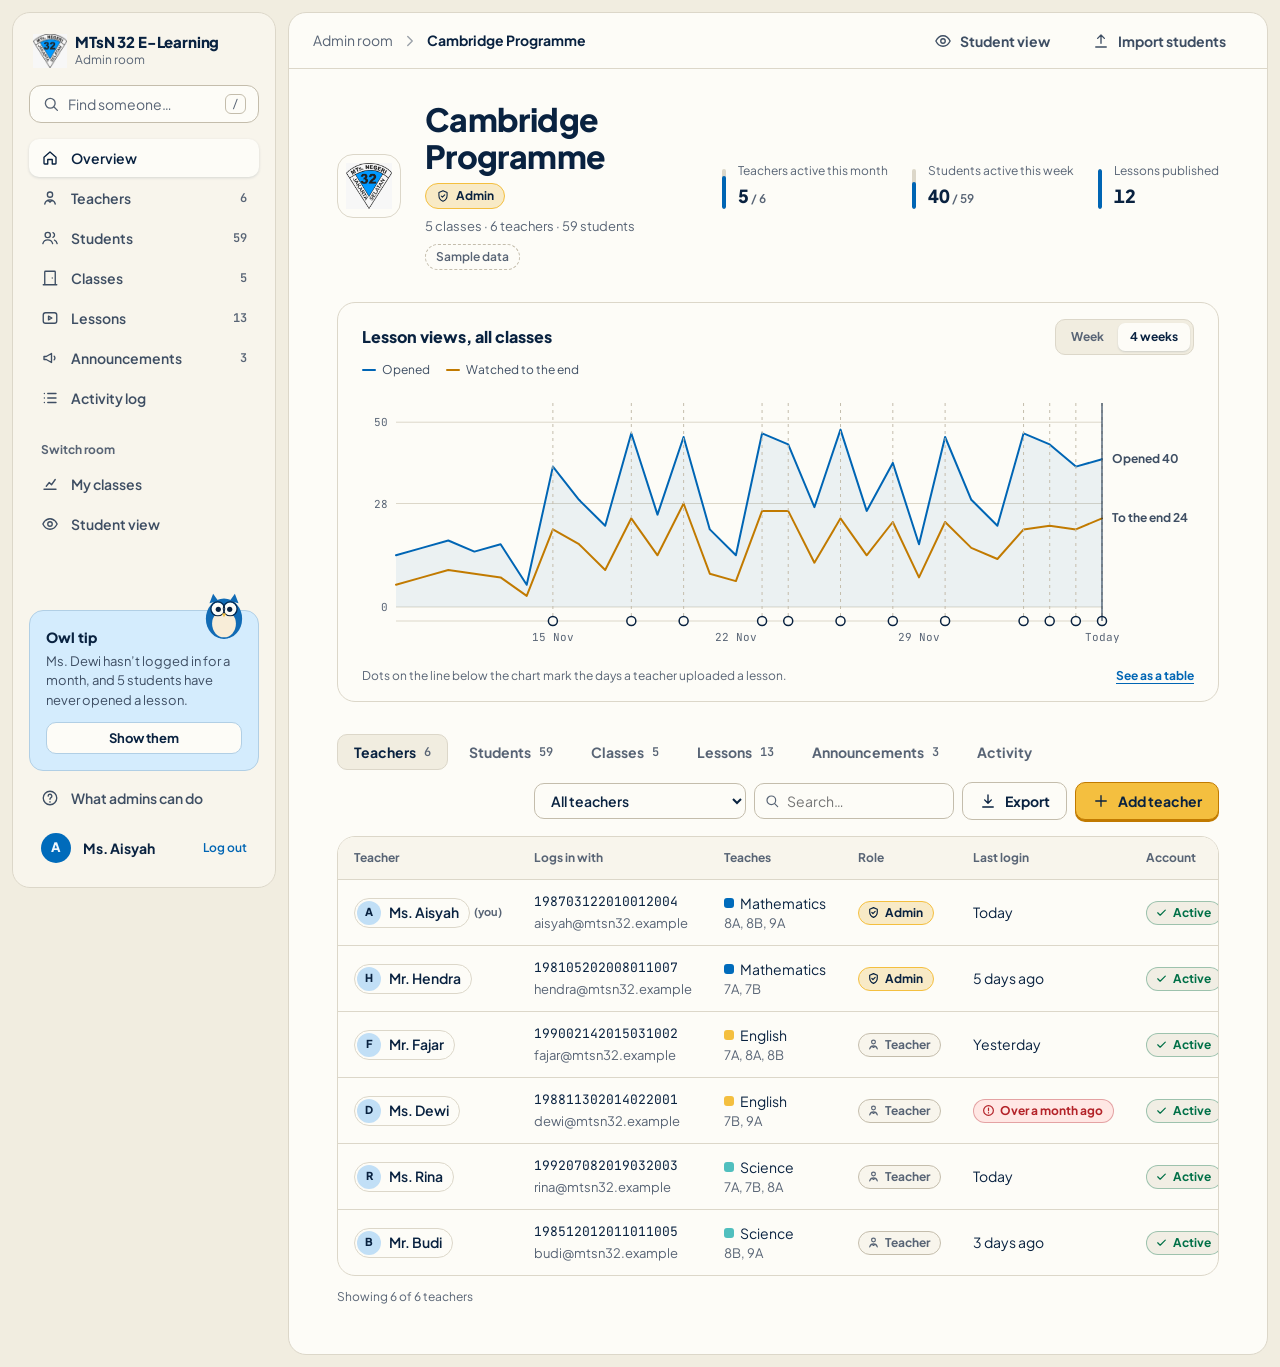
==== commit b73353fd: "Admin room: edit a teacher's account details - Manage > Account details > Edit: name, NIP, email, su" ====
--- a/admin.html
+++ b/admin.html
@@ -39,14 +39,14 @@
     .person .avatar { width: 44px; height: 44px; font-size: 16px; background: var(--color-sky-2); color: var(--color-ink); }
     .person h2 { font-size: var(--text-lg); }
     .person p { font-size: 13px; color: var(--color-muted); }
-    .acts { display: grid; border: 1px solid var(--color-rule); border-radius: 14px; overflow: hidden; }
-    .act { display: grid; grid-template-columns: minmax(0, 1fr) auto; gap: var(--space-2xs) var(--space-sm); align-items: center; padding: var(--space-xs) var(--space-sm); border-bottom: 1px solid var(--color-rule); }
-    .act:last-child { border-bottom: 0; }
-    .act b { display: block; font-size: var(--text-sm); }
-    .act span { display: block; font-size: 12px; color: var(--color-muted); }
-    .act select { height: 34px; padding: 0 var(--space-xs); border: 1px solid var(--color-rule-2); border-radius: 10px; background: var(--color-card); font-size: 13px; font-weight: 600; }
-    .act .out { grid-column: 1 / -1; }
-    .act .out:empty { display: none; }
+    .mrows { display: grid; border: 1px solid var(--color-rule); border-radius: 14px; overflow: hidden; }
+    .mrow { display: grid; grid-template-columns: minmax(0, 1fr) auto; gap: var(--space-2xs) var(--space-sm); align-items: center; padding: var(--space-xs) var(--space-sm); border-bottom: 1px solid var(--color-rule); }
+    .mrow:last-child { border-bottom: 0; }
+    .mrow b { display: block; font-size: var(--text-sm); }
+    .mrow span { display: block; font-size: 12px; color: var(--color-muted); }
+    .mrow select { height: 34px; padding: 0 var(--space-xs); border: 1px solid var(--color-rule-2); border-radius: 10px; background: var(--color-card); font-size: 13px; font-weight: 600; }
+    .mrow .out { grid-column: 1 / -1; }
+    .mrow .out:empty { display: none; }
     .note { font-size: 12px; color: var(--color-ink-2); }
     .note button { border: 0; background: none; padding: 0; color: var(--color-accent-deep); font-weight: 700; font-size: 12px; cursor: pointer; text-decoration: underline; text-underline-offset: 3px; }
     .btn--danger { color: var(--color-error); border-color: color-mix(in oklch, var(--color-error) 35%, transparent); }
@@ -54,6 +54,23 @@
     .check-row { display: flex; gap: var(--space-2xs); align-items: flex-start; font-size: var(--text-sm); }
     .check-row input { margin-top: 3px; }
     .check-row span { color: var(--color-muted); display: block; font-size: 12px; }
+
+    /* Edit teacher: class picks */
+    .picks { display: flex; flex-wrap: wrap; gap: var(--space-2xs); border: 0; margin: 0; padding: 0; }
+    .picks legend { font-size: var(--text-sm); font-weight: 700; margin-bottom: 6px; padding: 0; }
+    .pick { position: relative; }
+    .pick input { position: absolute; opacity: 0; inset: 0; margin: 0; cursor: pointer; }
+    .pick span {
+      display: inline-flex; align-items: center; gap: 6px; min-height: 36px; padding: 0 var(--space-xs); border-radius: 10px;
+      border: 1px solid var(--color-rule-2); background: var(--color-card); font-size: var(--text-sm); font-weight: 700; color: var(--color-ink-2);
+      transition: background-color var(--dur-fast) var(--ease-out), border-color var(--dur-fast) var(--ease-out);
+    }
+    .pick span .icon { width: 14px; height: 14px; stroke-width: 2.4; display: none; }
+    .pick:hover span { border-color: var(--color-muted); }
+    .pick input:checked + span { background: var(--color-sky); border-color: var(--color-accent-deep); color: var(--color-ink); }
+    .pick input:checked + span .icon { display: block; }
+    .pick input:focus-visible + span { outline: 2px solid var(--color-focus); outline-offset: 2px; }
+    .changes { font-size: 12px; color: var(--color-muted); }
 
     /* Import */
     .drop { display: grid; gap: var(--space-2xs); padding: var(--space-sm); border: 1.5px dashed var(--color-rule-2); border-radius: 12px; background: var(--color-paper); font-size: var(--text-sm); }
@@ -89,6 +106,7 @@
     <symbol id="i-menu" viewBox="0 0 24 24"><path d="M4 7h16M4 12h16M4 17h16"/></symbol>
     <symbol id="i-chev" viewBox="0 0 24 24"><path d="m9 6 6 6-6 6"/></symbol>
     <symbol id="i-copy" viewBox="0 0 24 24"><rect x="8" y="8" width="12" height="12" rx="2"/><path d="M16 8V5a1 1 0 0 0-1-1H5a1 1 0 0 0-1 1v10a1 1 0 0 0 1 1h3"/></symbol>
+    <symbol id="i-edit" viewBox="0 0 24 24"><path d="M4 20h4L19 9l-4-4L4 16zM13.5 6.5l4 4"/></symbol>
     <symbol id="i-swap" viewBox="0 0 24 24"><path d="M7 4 3 8l4 4M3 8h14M17 20l4-4-4-4M21 16H7"/></symbol>
   </svg>
 
@@ -628,20 +646,23 @@
       const self = kind === "t" && id === ME;
       const admins = TEACHERS.filter(t => t.admin && t.active).length;
       const sub = kind === "t" ? `${SUBJECTS[p.subject]} · NIP ${p.nip} · ${esc(p.email)}` : `Class ${p.cls} · NISN ${p.nisn}`;
-      const rows = [
-        `<div class="act"><div><b>Reset password</b><span>Gives a new temporary password. The old one stops working.</span></div>
-          <button class="btn btn--sm" type="button" id="mReset" ${p.active ? "" : "disabled"}><svg class="icon" aria-hidden="true"><use href="#i-key"/></svg>Reset</button><div class="out" id="mResetOut"></div></div>`,
-      ];
-      if (kind === "s") rows.push(`<div class="act"><div><b>Class</b><span>Moves the student and their progress.</span></div>
+      const rows = [];
+      if (kind === "t") rows.push(`<div class="mrow"><div><b>Account details</b><span>Name, NIP, email, subject and classes.</span></div>
+          <button class="btn btn--sm" type="button" id="mEdit"><svg class="icon" aria-hidden="true"><use href="#i-edit"/></svg>Edit</button><div class="out" id="mEditOut"></div></div>`);
+      rows.push(
+        `<div class="mrow"><div><b>Reset password</b><span>Gives a new temporary password. The old one stops working.</span></div>
+          <button class="btn btn--sm" type="button" id="mReset" ${p.active ? "" : "disabled"}><svg class="icon" aria-hidden="true"><use href="#i-key"/></svg>Reset</button><div class="out" id="mResetOut"></div></div>`);
+      if (kind === "s") rows.push(`<div class="mrow"><div><b>Class</b><span>Moves the student and their progress.</span></div>
           <label class="sr" for="mClass">Class</label><select id="mClass">${CLASSES.map(c => `<option${c.name === p.cls ? " selected" : ""}>${c.name}</option>`).join("")}</select><div class="out" id="mClassOut"></div></div>`);
-      if (kind === "t") rows.push(`<div class="act"><div><b>Admin access</b><span>${self ? "You can’t remove your own admin access. Ask another admin." : p.admin && admins === 1 ? "This is the only admin. Make someone else an admin first." : "Can manage every account, class and lesson."}</span></div>
+      if (kind === "t") rows.push(`<div class="mrow"><div><b>Admin access</b><span>${self ? "You can’t remove your own admin access. Ask another admin." : p.admin && admins === 1 ? "This is the only admin. Make someone else an admin first." : "Can manage every account, class and lesson."}</span></div>
           <button class="btn btn--sm" type="button" id="mRole" ${self || (p.admin && admins === 1) || !p.active ? "disabled" : ""}><svg class="icon" aria-hidden="true"><use href="#i-shield"/></svg>${p.admin ? "Remove admin" : "Make admin"}</button><div class="out" id="mRoleOut"></div></div>`);
-      rows.push(`<div class="act"><div><b>${p.active ? "Disable account" : "Account disabled"}</b><span>${self ? "You can’t disable your own account." : p.active ? (kind === "t" ? "For a teacher who left. Their lessons stay up." : "For a student who left. Their history is kept.") : "They can’t log in. Enable to let them back in."}</span></div>
+      rows.push(`<div class="mrow"><div><b>${p.active ? "Disable account" : "Account disabled"}</b><span>${self ? "You can’t disable your own account." : p.active ? (kind === "t" ? "For a teacher who left. Their lessons stay up." : "For a student who left. Their history is kept.") : "They can’t log in. Enable to let them back in."}</span></div>
           <button class="btn btn--sm ${p.active ? "btn--danger" : ""}" type="button" id="mActive" ${self ? "disabled" : ""}><svg class="icon" aria-hidden="true"><use href="#${p.active ? "i-ban" : "i-check"}"/></svg>${p.active ? "Disable" : "Enable"}</button><div class="out" id="mActiveOut"></div></div>`);
       $("manageBody").innerHTML = `<div class="person"><span class="avatar" aria-hidden="true">${initials(p.name)}</span><div><h2 id="manageH">${esc(p.name)}</h2><p>${sub}</p></div></div>
-        <div class="acts">${rows.join("")}</div>
+        <div class="mrows">${rows.join("")}</div>
         <div class="dlg-actions"><button class="btn btn--push" type="button" data-close>Done</button></div>`;
       const who = kind === "t" ? p.name : `${p.name} (${p.cls})`;
+      $("mEdit")?.addEventListener("click", () => editTeacher(id));
       $("mReset").addEventListener("click", () => {
         const pw = tempPass();
         $("mResetOut").innerHTML = `<div class="temp"><code id="mTemp">${pw}</code><button class="btn btn--sm" type="button" data-copy="mTemp"><svg class="icon" aria-hidden="true"><use href="#i-copy"/></svg>Copy</button></div><p class="note" style="margin-top:6px">Tell it to them in person.</p>`;
@@ -666,6 +687,62 @@
       if (!$("dlgManage").open) openDlg("dlgManage");
     }
 
+    /* ---------- Edit a teacher's details (inside the Manage dialog) ---------- */
+    function editTeacher(id) {
+      const t = T(id), self = id === ME;
+      $("manageBody").innerHTML = `<form id="editForm" novalidate style="display:grid;gap:var(--space-sm)">
+        <div><h2 id="manageH">Edit ${esc(t.name)}</h2><p class="sub" style="margin-top:4px">${self ? "These are your own details." : "Changes apply the next time they log in."}</p></div>
+        <div class="field"><label for="eName">Full name</label><input id="eName" value="${esc(t.name)}" autocomplete="off" aria-describedby="eNameHelp" /><p class="help" id="eNameHelp">How students see it, e.g. Ms. Dewi.</p></div>
+        <div class="field"><label for="eNip">NIP <span id="eNipCount">${t.nip.length} / 18</span></label><input id="eNip" value="${t.nip}" inputmode="numeric" maxlength="18" autocomplete="off" aria-describedby="eNipHelp" /><p class="help" id="eNipHelp">18 digits. They can log in with this.</p></div>
+        <div class="field"><label for="eEmail">School email</label><input id="eEmail" type="email" value="${esc(t.email)}" autocomplete="off" aria-describedby="eEmailHelp" /><p class="help" id="eEmailHelp">They can also log in with this.</p></div>
+        <div class="field"><label for="eSubject">Subject</label><select id="eSubject">${Object.entries(SUBJECTS).map(([k, v]) => `<option value="${k}"${k === t.subject ? " selected" : ""}>${v}</option>`).join("")}</select></div>
+        <fieldset class="picks"><legend>Teaches these classes</legend>
+          ${CLASSES.map(c => `<label class="pick"><input type="checkbox" value="${c.name}"${t.classes.includes(c.name) ? " checked" : ""} /><span><svg class="icon" aria-hidden="true"><use href="#i-check"/></svg>${c.name}</span></label>`).join("")}
+        </fieldset>
+        <p class="changes" id="eChanges" aria-live="polite">No changes yet.</p>
+        <div class="dlg-actions">
+          <button class="btn btn--ghost" type="button" id="eBack">Back</button>
+          <button class="btn btn--push" type="submit" id="eSave" disabled>Save changes</button>
+        </div>
+      </form>`;
+      const f = $("editForm");
+      const read = () => ({
+        name: $("eName").value.trim(), nip: $("eNip").value, email: $("eEmail").value.trim(), subject: $("eSubject").value,
+        classes: [...f.querySelectorAll(".picks input:checked")].map(i => i.value),
+      });
+      const LABEL = { name: "name", nip: "NIP", email: "email", subject: "subject", classes: "classes" };
+      const diff = v => Object.keys(LABEL).filter(k => String(v[k]) !== String(t[k]));
+      f.addEventListener("input", e => {
+        if (e.target.id === "eNip") { e.target.value = e.target.value.replace(/\D/g, ""); $("eNipCount").textContent = `${e.target.value.length} / 18`; }
+        const d = diff(read());
+        $("eChanges").textContent = d.length ? `Changed: ${d.map(k => LABEL[k]).join(", ")}.` : "No changes yet.";
+        $("eSave").disabled = !d.length;
+      });
+      $("eBack").addEventListener("click", () => openManage("t", id));
+      f.addEventListener("submit", e => {
+        e.preventDefault();
+        const v = read(), d = diff(v);
+        if (!d.length) return;
+        const emailOk = /^\S+@\S+\.\S+$/.test(v.email);
+        const ok = [
+          check($("eName"), !!v.name, "eNameHelp", "How students see it, e.g. Ms. Dewi.", "Add the teacher’s name."),
+          check($("eNip"), v.nip.length === 18 && !TEACHERS.some(o => o !== t && o.nip === v.nip), "eNipHelp", "18 digits. They can log in with this.",
+            v.nip.length !== 18 ? `NIP needs 18 digits; this has ${v.nip.length}.` : "Another teacher already has this NIP."),
+          check($("eEmail"), emailOk && !TEACHERS.some(o => o !== t && o.email === v.email), "eEmailHelp", "They can also log in with this.",
+            emailOk ? "Another teacher already uses this email." : "Add a school email, like name@school."),
+        ];
+        if (ok.includes(false)) return f.querySelector('[aria-invalid="true"]').focus();
+        const before = t.name;
+        Object.assign(t, v);
+        log("accounts", `Edited ${before}’s account: ${d.map(k => LABEL[k]).join(", ")}`);
+        renderMeters(); renderRows();
+        openManage("t", id);
+        $("mEditOut").innerHTML = `<p class="note">Saved: ${d.map(k => LABEL[k]).join(", ")}.</p>`;
+        $("mEdit").focus();
+      });
+      $("eName").focus();
+    }
+
     /* ---------- Add dialogs ---------- */
     function resetForm(id) {
       const f = $(id).querySelector("form"); f.reset();
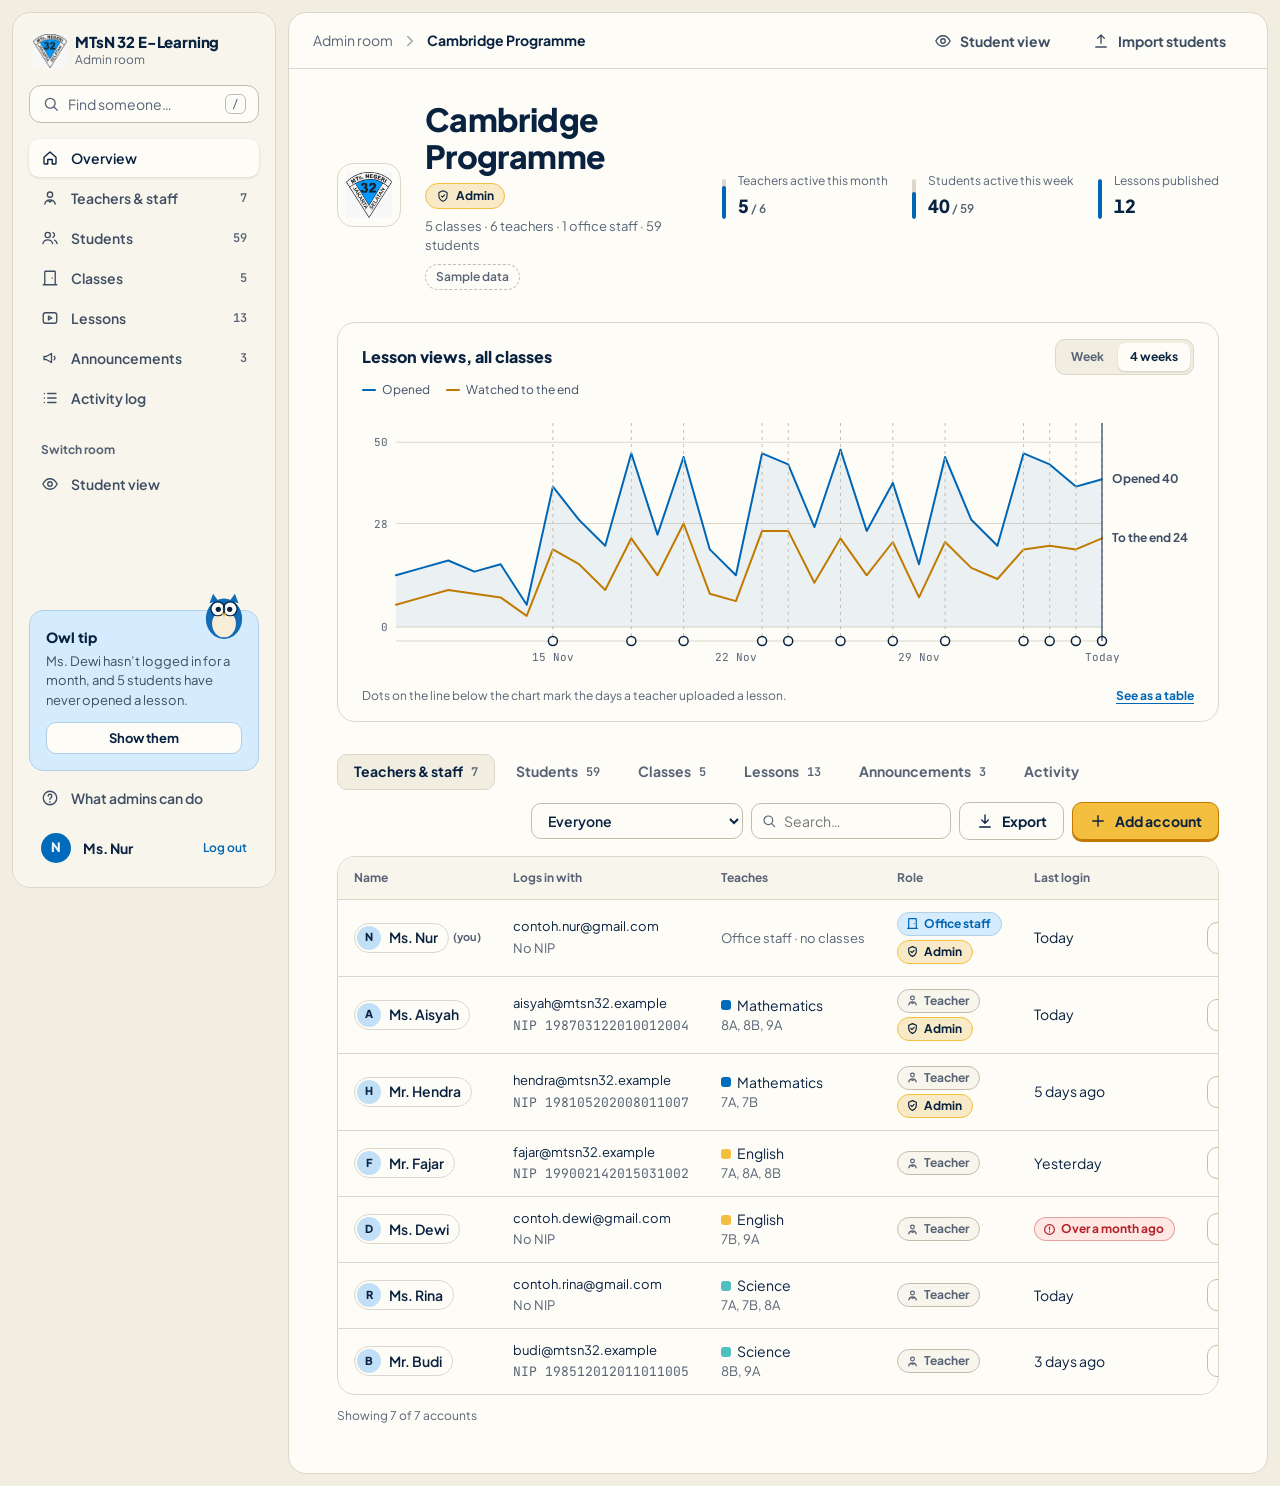
==== commit 53a7ea26: "Optional NIP, email as username, office staff admin accounts - Teachers and staff log in with their " ====
--- a/admin.html
+++ b/admin.html
@@ -121,7 +121,7 @@
 
       <nav class="nav-group" aria-label="Sections">
         <button class="nav-item" type="button" data-go="overview" aria-current="page"><svg class="icon" aria-hidden="true"><use href="#i-home"/></svg>Overview</button>
-        <button class="nav-item" type="button" data-go="teachers"><svg class="icon" aria-hidden="true"><use href="#i-teacher"/></svg>Teachers<span class="count" data-count="teachers"></span></button>
+        <button class="nav-item" type="button" data-go="teachers"><svg class="icon" aria-hidden="true"><use href="#i-teacher"/></svg>Teachers &amp; staff<span class="count" data-count="teachers"></span></button>
         <button class="nav-item" type="button" data-go="students"><svg class="icon" aria-hidden="true"><use href="#i-users"/></svg>Students<span class="count" data-count="students"></span></button>
         <button class="nav-item" type="button" data-go="classes"><svg class="icon" aria-hidden="true"><use href="#i-door"/></svg>Classes<span class="count" data-count="classes"></span></button>
         <button class="nav-item" type="button" data-go="lessons"><svg class="icon" aria-hidden="true"><use href="#i-play"/></svg>Lessons<span class="count" data-count="lessons"></span></button>
@@ -131,7 +131,7 @@
 
       <div class="nav-group" aria-label="Other rooms">
         <p class="nav-label">Switch room</p>
-        <a class="nav-item" href="teacher-dashboard.html"><svg class="icon" aria-hidden="true"><use href="#i-chart"/></svg>My classes</a>
+        <a class="nav-item" href="teacher-dashboard.html" id="myClassesLink"><svg class="icon" aria-hidden="true"><use href="#i-chart"/></svg>My classes</a>
         <a class="nav-item" href="index.html"><svg class="icon" aria-hidden="true"><use href="#i-eye"/></svg>Student view</a>
       </div>
 
@@ -151,7 +151,7 @@
           <button class="btn btn--sm btn--sky" type="button" id="owlAction">Show them</button>
         </div>
         <button class="nav-item" type="button" id="helpBtn"><svg class="icon" aria-hidden="true"><use href="#i-help"/></svg>What admins can do</button>
-        <div class="me"><span class="avatar" aria-hidden="true">A</span>Ms. Aisyah<a href="teacher.html">Log out</a></div>
+        <div class="me"><span class="avatar" aria-hidden="true" id="meInitial"></span><span id="meName"></span><a href="teacher.html">Log out</a></div>
       </div>
     </aside>
     <div class="scrim" id="scrim"></div>
@@ -211,7 +211,7 @@
           <h2 class="sr" id="workH">Manage the programme</h2>
           <div class="work-head">
             <div class="tabs" role="tablist" aria-label="Manage">
-              <button class="tab" role="tab" type="button" id="tab-teachers" data-tab="teachers" aria-selected="true" aria-controls="panel">Teachers<span class="count" data-count="teachers"></span></button>
+              <button class="tab" role="tab" type="button" id="tab-teachers" data-tab="teachers" aria-selected="true" aria-controls="panel">Teachers &amp; staff<span class="count" data-count="teachers"></span></button>
               <button class="tab" role="tab" type="button" id="tab-students" data-tab="students" aria-selected="false" aria-controls="panel" tabindex="-1">Students<span class="count" data-count="students"></span></button>
               <button class="tab" role="tab" type="button" id="tab-classes" data-tab="classes" aria-selected="false" aria-controls="panel" tabindex="-1">Classes<span class="count" data-count="classes"></span></button>
               <button class="tab" role="tab" type="button" id="tab-lessons" data-tab="lessons" aria-selected="false" aria-controls="panel" tabindex="-1">Lessons<span class="count" data-count="lessons"></span></button>
@@ -250,13 +250,17 @@
 
   <dialog id="dlgTeacher" aria-labelledby="dlgTeacherH">
     <form class="dlg-in" method="dialog" novalidate id="formTeacher">
-      <h2 id="dlgTeacherH">Add a teacher</h2>
-      <p class="sub">They log in on the teacher page with their NIP or school email and the temporary password.</p>
-      <div class="field"><label for="tName">Full name</label><input id="tName" autocomplete="off" placeholder="Ms. / Mr. …" aria-describedby="tNameHelp" /><p class="help" id="tNameHelp">How students see it, e.g. Ms. Dewi.</p></div>
-      <div class="field"><label for="tNip">NIP <span id="nipCount">0 / 18</span></label><input id="tNip" inputmode="numeric" maxlength="18" autocomplete="off" aria-describedby="tNipHelp" /><p class="help" id="tNipHelp">18 digits.</p></div>
-      <div class="field"><label for="tEmail">School email</label><input id="tEmail" type="email" autocomplete="off" aria-describedby="tEmailHelp" /><p class="help" id="tEmailHelp">Either the NIP or this email works for logging in.</p></div>
-      <div class="field"><label for="tSubject">Subject</label><select id="tSubject"><option value="math">Mathematics</option><option value="eng">English</option><option value="sci">Science</option></select></div>
-      <label class="check-row"><input type="checkbox" id="tAdmin" /><div>Also an admin<span>Can manage accounts, classes and lessons for the whole programme.</span></div></label>
+      <h2 id="dlgTeacherH">Add a teacher or office staff</h2>
+      <p class="sub">They log in on the teacher page with their email (or NIP, if they have one) and the temporary password.</p>
+      <div id="tKindSlot"></div>
+      <div class="field"><label for="tName">Full name</label><input id="tName" autocomplete="off" placeholder="Ms. / Mr. …" aria-describedby="tNameHelp" /><p class="help" id="tNameHelp">How students and colleagues see it, e.g. Ms. Dewi.</p></div>
+      <div class="field"><label for="tEmail">Email (username)</label><input id="tEmail" type="email" autocomplete="off" placeholder="name@gmail.com" aria-describedby="tEmailHelp" /><p class="help" id="tEmailHelp">Their username for logging in. Gmail works.</p></div>
+      <div class="field"><label for="tNip">NIP, optional <span id="nipCount">0 / 18</span></label><input id="tNip" inputmode="numeric" maxlength="18" autocomplete="off" aria-describedby="tNipHelp" /><p class="help" id="tNipHelp">Optional. If they have one, they can log in with it too.</p></div>
+      <div id="tTeachOnly" style="display:grid;gap:var(--space-sm)">
+        <div class="field"><label for="tSubject">Subject</label><select id="tSubject"><option value="math">Mathematics</option><option value="eng">English</option><option value="sci">Science</option></select></div>
+        <label class="check-row"><input type="checkbox" id="tAdmin" /><div>Also an admin<span>Can manage accounts, classes and lessons for the whole programme.</span></div></label>
+      </div>
+      <p class="note" id="tStaffNote" hidden>Office staff accounts are admins: they manage accounts, classes, lessons and announcements. No subject or classes.</p>
       <div class="done" hidden id="teacherDone">
         <p><b id="tDoneName"></b> can log in now with this temporary password. They choose their own after the first login.</p>
         <div class="temp"><code id="tDoneTemp"></code><button class="btn btn--sm" type="button" data-copy="tDoneTemp"><svg class="icon" aria-hidden="true"><use href="#i-copy"/></svg>Copy</button></div>
@@ -338,7 +342,7 @@
     <div class="dlg-in">
       <h2 id="dlgHelpH">What admins can do</h2>
       <ul style="display:grid;gap:6px;font-size:var(--text-sm);list-style:disc;padding-left:1.2em">
-        <li><b>Teachers:</b> add accounts, reset passwords, make someone an admin, disable an account when a teacher leaves.</li>
+        <li><b>Teachers &amp; staff:</b> add accounts (email is the username, NIP is optional), edit details, reset passwords, make a teacher an admin, disable an account when someone leaves. Office staff accounts are admins without a subject.</li>
         <li><b>Students:</b> add one by one or import a class list, reset passwords, move to another class, disable when they leave.</li>
         <li><b>Classes:</b> add classes and set the homeroom teacher.</li>
         <li><b>Lessons:</b> hide a lesson from students without deleting it.</li>
@@ -353,15 +357,16 @@
   <script src="dashboard.js"></script>
   <script>
     /* ---------- Sample data (replace with data from your backend later) ---------- */
-    const ME = "aisyah";
+    const ME = "nur";
     const SUBJECTS = { math: "Mathematics", eng: "English", sci: "Science" };
     const TEACHERS = [
-      { id: "aisyah", name: "Ms. Aisyah", nip: "198703122010012004", email: "aisyah@mtsn32.example", subject: "math", classes: ["8A", "8B", "9A"], admin: true,  active: true, last: 0 },
-      { id: "hendra", name: "Mr. Hendra", nip: "198105202008011007", email: "hendra@mtsn32.example", subject: "math", classes: ["7A", "7B"],       admin: true,  active: true, last: 5 },
-      { id: "fajar",  name: "Mr. Fajar",  nip: "199002142015031002", email: "fajar@mtsn32.example",  subject: "eng",  classes: ["7A", "8A", "8B"], admin: false, active: true, last: 1 },
-      { id: "dewi",   name: "Ms. Dewi",   nip: "198811302014022001", email: "dewi@mtsn32.example",   subject: "eng",  classes: ["7B", "9A"],       admin: false, active: true, last: 34 },
-      { id: "rina",   name: "Ms. Rina",   nip: "199207082019032003", email: "rina@mtsn32.example",   subject: "sci",  classes: ["7A", "7B", "8A"], admin: false, active: true, last: 0 },
-      { id: "budi",   name: "Mr. Budi",   nip: "198512012011011005", email: "budi@mtsn32.example",   subject: "sci",  classes: ["8B", "9A"],       admin: false, active: true, last: 3 },
+      { id: "nur",    name: "Ms. Nur",    kind: "staff",   nip: "",                   email: "contoh.nur@gmail.com",  subject: null,   classes: [],                 admin: true,  active: true, last: 0 },
+      { id: "aisyah", name: "Ms. Aisyah", kind: "teacher", nip: "198703122010012004", email: "aisyah@mtsn32.example", subject: "math", classes: ["8A", "8B", "9A"], admin: true,  active: true, last: 0 },
+      { id: "hendra", name: "Mr. Hendra", kind: "teacher", nip: "198105202008011007", email: "hendra@mtsn32.example", subject: "math", classes: ["7A", "7B"],       admin: true,  active: true, last: 5 },
+      { id: "fajar",  name: "Mr. Fajar",  kind: "teacher", nip: "199002142015031002", email: "fajar@mtsn32.example",  subject: "eng",  classes: ["7A", "8A", "8B"], admin: false, active: true, last: 1 },
+      { id: "dewi",   name: "Ms. Dewi",   kind: "teacher", nip: "",                   email: "contoh.dewi@gmail.com",  subject: "eng",  classes: ["7B", "9A"],       admin: false, active: true, last: 34 },
+      { id: "rina",   name: "Ms. Rina",   kind: "teacher", nip: "",                   email: "contoh.rina@gmail.com",  subject: "sci",  classes: ["7A", "7B", "8A"], admin: false, active: true, last: 0 },
+      { id: "budi",   name: "Mr. Budi",   kind: "teacher", nip: "198512012011011005", email: "budi@mtsn32.example",   subject: "sci",  classes: ["8B", "9A"],       admin: false, active: true, last: 3 },
     ];
     const CLASSES = [
       { name: "7A", home: "hendra" }, { name: "7B", home: "dewi" }, { name: "8A", home: "aisyah" }, { name: "8B", home: "fajar" }, { name: "9A", home: "budi" },
@@ -403,11 +408,11 @@
     const LOG = [
       { d: 0, who: "rina",   type: "lessons",   what: "Uploaded Science Unit 3 · States of Matter" },
       { d: 0, who: "fajar",  type: "passwords", what: "Reset the password for Raka Pratama (8A)" },
-      { d: 1, who: "aisyah", type: "accounts",  what: "Created 3 student accounts in 9A" },
+      { d: 1, who: "nur",    type: "accounts",  what: "Created 3 student accounts in 9A" },
       { d: 2, who: "hendra", type: "lessons",   what: "Hid “Number Patterns (old recording)”" },
       { d: 3, who: "budi",   type: "passwords", what: "Reset the password for a student in 9A" },
-      { d: 5, who: "aisyah", type: "accounts",  what: "Disabled one account in 9A (moved school)" },
-      { d: 8, who: "hendra", type: "accounts",  what: "Made Ms. Aisyah an admin" },
+      { d: 5, who: "nur",    type: "accounts",  what: "Disabled one account in 9A (moved school)" },
+      { d: 8, who: "nur",    type: "accounts",  what: "Made Ms. Aisyah an admin" },
     ];
 
     const T = id => TEACHERS.find(t => t.id === id);
@@ -418,6 +423,7 @@
       disabled: ["idle", "i-ban", "Disabled"],
       admin:    ["admin", "i-shield", "Admin"],
       teacher:  ["idle", "i-teacher", "Teacher"],
+      staff:    ["live", "i-door", "Office staff"],
       hidden:   ["idle", "i-eye-off", "Hidden"],
       away:     ["nudge", "i-alert", "Over a month ago"],
       accounts: ["live", "i-users", "Account"],
@@ -429,7 +435,8 @@
 
     /* ---------- Header, meters, owl ---------- */
     function renderMeters() {
-      const tAct = TEACHERS.filter(t => t.active), sAct = STUDENTS.filter(s => s.active);
+      const accAct = TEACHERS.filter(t => t.active), tAct = accAct.filter(t => t.kind === "teacher"), sAct = STUDENTS.filter(s => s.active);
+      const staffN = accAct.length - tAct.length;
       const tMonth = tAct.filter(t => t.last <= 30).length;
       const sWeek = sAct.filter(s => s.last != null && s.last <= 6).length;
       const pub = LESSONS.filter(l => l.status === "published").length;
@@ -438,15 +445,15 @@
         ["Students active this week", `${sWeek}<small> / ${sAct.length}</small>`, sWeek / sAct.length],
         ["Lessons published", `${pub}`, 1],
       ].map(([l, v, p]) => `<div class="meter"><span class="rail"><i style="height:${Math.round(p * 100)}%"></i></span><span>${l}</span><b>${v}</b></div>`).join("");
-      $("headSummary").textContent = `${CLASSES.length} classes · ${tAct.length} teachers · ${sAct.length} students`;
-      const away = tAct.filter(t => t.last > 30), never = sAct.filter(s => s.last == null);
+      $("headSummary").textContent = `${CLASSES.length} classes · ${tAct.length} teachers · ${staffN} office staff · ${sAct.length} students`;
+      const away = accAct.filter(t => t.last > 30), never = sAct.filter(s => s.last == null);
       $("owlTip").textContent = away.length
         ? `${away.map(t => t.name).join(", ")} ${away.length === 1 ? "hasn’t" : "haven’t"} logged in for a month, and ${never.length} students have never opened a lesson.`
         : `${never.length} students have never opened a lesson. Their class teachers may want to check in.`;
-      const counts = { teachers: tAct.length, students: sAct.length, classes: CLASSES.length, lessons: LESSONS.length, news: NEWS.filter(n => n.status === "live").length };
+      const counts = { teachers: accAct.length, students: sAct.length, classes: CLASSES.length, lessons: LESSONS.length, news: NEWS.filter(n => n.status === "live").length };
       Object.entries(counts).forEach(([k, n]) => document.querySelectorAll(`[data-count="${k}"]`).forEach(e => e.textContent = n));
       document.querySelectorAll("[data-classes]").forEach(s => { const v = s.value; s.innerHTML = CLASSES.map(c => `<option>${c.name}</option>`).join(""); if (v) s.value = v; });
-      document.querySelectorAll("[data-teachers]").forEach(s => s.innerHTML = TEACHERS.filter(t => t.active).map(t => `<option value="${t.id}">${esc(t.name)}</option>`).join(""));
+      document.querySelectorAll("[data-teachers]").forEach(s => s.innerHTML = TEACHERS.filter(t => t.active && t.kind === "teacher").map(t => `<option value="${t.id}">${esc(t.name)}</option>`).join(""));
       $("bulkClass").innerHTML = `<option value="">Move to class…</option>` + CLASSES.map(c => `<option>${c.name}</option>`).join("");
     }
 
@@ -465,20 +472,22 @@
     const manageBtn = (kind, id) => `<button class="btn btn--sm" type="button" data-manage="${kind}:${id}">Manage</button>`;
     const VIEWS = {
       teachers: {
-        add: "Add teacher", dlg: "dlgTeacher",
-        filters: [["all", "All teachers"], ["admin", "Admins"], ["away", "Not logged in for a month"], ["disabled", "Disabled accounts"]],
-        head: `<tr><th>Teacher</th><th>Logs in with</th><th>Teaches</th><th>Role</th><th>Last login</th><th>Account</th><th><span class="sr">Actions</span></th></tr>`,
+        add: "Add account", dlg: "dlgTeacher",
+        filters: [["all", "Everyone"], ["teacher", "Teachers"], ["staff", "Office staff"], ["admin", "Admins"], ["nonip", "No NIP"], ["away", "Not logged in for a month"], ["disabled", "Disabled accounts"]],
+        head: `<tr><th>Name</th><th>Logs in with</th><th>Teaches</th><th>Role</th><th>Last login</th><th><span class="sr">Actions</span></th></tr>`,
         rows: () => TEACHERS,
-        match: (t, f, q) => (f === "all" ? true : f === "admin" ? t.admin : f === "away" ? t.active && t.last > 30 : !t.active)
+        match: (t, f, q) => ({ all: true, teacher: t.kind === "teacher", staff: t.kind === "staff", admin: t.admin, nonip: !t.nip, away: t.active && t.last > 30, disabled: !t.active }[f])
           && (!q || (t.name + t.nip + t.email).toLowerCase().includes(q)),
         row: t => `<tr class="${t.active ? "" : "row-off"}">
           <td><span class="who"><span class="avatar" aria-hidden="true">${initials(t.name)}</span>${esc(t.name)}</span>${t.id === ME ? '<span class="you">(you)</span>' : ""}</td>
-          <td><span class="mono" style="display:block;font-size:13px">${t.nip}</span><span class="classes">${esc(t.email)}</span></td><td><span class="subj">${dot(t.subject)}${SUBJECTS[t.subject]}</span><span class="classes" style="display:block">${t.classes.join(", ") || "No classes yet"}</span></td>
-          <td>${tag(t.admin ? "admin" : "teacher")}</td><td>${t.active && t.last > 30 ? tag("away") : ago(t.last)}</td>
-          <td>${tag(t.active ? "active" : "disabled")}</td><td class="act">${manageBtn("t", t.id)}</td></tr>`,
-        csvHead: ["NIP", "Teacher", "Email", "Subject", "Classes", "Role", "Last login", "Account"],
-        csv: t => [t.nip, t.name, t.email, SUBJECTS[t.subject], t.classes.join(" "), t.admin ? "Admin" : "Teacher", ago(t.last), t.active ? "Active" : "Disabled"],
-        noun: "teachers",
+          <td><span style="display:block;font-size:13px">${esc(t.email)}</span><span class="classes ${t.nip ? "mono" : ""}">${t.nip ? "NIP " + t.nip : "No NIP"}</span></td>
+          <td>${t.kind === "staff" ? `<span class="classes">Office staff · no classes</span>`
+            : `<span class="subj">${dot(t.subject)}${SUBJECTS[t.subject]}</span><span class="classes" style="display:block">${t.classes.join(", ") || "No classes yet"}</span>`}</td>
+          <td><span style="display:inline-flex;gap:4px;flex-wrap:wrap">${tag(t.kind)}${t.admin ? tag("admin") : ""}${t.active ? "" : tag("disabled")}</span></td><td>${t.active && t.last > 30 ? tag("away") : ago(t.last)}</td>
+          <td class="act">${manageBtn("t", t.id)}</td></tr>`,
+        csvHead: ["Name", "Type", "Email", "NIP", "Subject", "Classes", "Admin", "Last login", "Account"],
+        csv: t => [t.name, t.kind === "staff" ? "Office staff" : "Teacher", t.email, t.nip, t.subject ? SUBJECTS[t.subject] : "", t.classes.join(" "), t.admin ? "Yes" : "No", ago(t.last), t.active ? "Active" : "Disabled"],
+        noun: "accounts",
       },
       students: {
         add: "Add student", dlg: "dlgStudent", select: true,
@@ -645,18 +654,19 @@
       const p = kind === "t" ? T(id) : STUDENTS.find(s => s.nisn === id);
       const self = kind === "t" && id === ME;
       const admins = TEACHERS.filter(t => t.admin && t.active).length;
-      const sub = kind === "t" ? `${SUBJECTS[p.subject]} · NIP ${p.nip} · ${esc(p.email)}` : `Class ${p.cls} · NISN ${p.nisn}`;
+      const staff = kind === "t" && p.kind === "staff";
+      const sub = kind === "t" ? `${staff ? "Office staff" : SUBJECTS[p.subject]} · ${esc(p.email)}${p.nip ? ` · NIP ${p.nip}` : ""}` : `Class ${p.cls} · NISN ${p.nisn}`;
       const rows = [];
-      if (kind === "t") rows.push(`<div class="mrow"><div><b>Account details</b><span>Name, NIP, email, subject and classes.</span></div>
+      if (kind === "t") rows.push(`<div class="mrow"><div><b>Account details</b><span>${staff ? "Name, email and NIP." : "Name, email, NIP, subject and classes."}</span></div>
           <button class="btn btn--sm" type="button" id="mEdit"><svg class="icon" aria-hidden="true"><use href="#i-edit"/></svg>Edit</button><div class="out" id="mEditOut"></div></div>`);
       rows.push(
         `<div class="mrow"><div><b>Reset password</b><span>Gives a new temporary password. The old one stops working.</span></div>
           <button class="btn btn--sm" type="button" id="mReset" ${p.active ? "" : "disabled"}><svg class="icon" aria-hidden="true"><use href="#i-key"/></svg>Reset</button><div class="out" id="mResetOut"></div></div>`);
       if (kind === "s") rows.push(`<div class="mrow"><div><b>Class</b><span>Moves the student and their progress.</span></div>
           <label class="sr" for="mClass">Class</label><select id="mClass">${CLASSES.map(c => `<option${c.name === p.cls ? " selected" : ""}>${c.name}</option>`).join("")}</select><div class="out" id="mClassOut"></div></div>`);
-      if (kind === "t") rows.push(`<div class="mrow"><div><b>Admin access</b><span>${self ? "You can’t remove your own admin access. Ask another admin." : p.admin && admins === 1 ? "This is the only admin. Make someone else an admin first." : "Can manage every account, class and lesson."}</span></div>
-          <button class="btn btn--sm" type="button" id="mRole" ${self || (p.admin && admins === 1) || !p.active ? "disabled" : ""}><svg class="icon" aria-hidden="true"><use href="#i-shield"/></svg>${p.admin ? "Remove admin" : "Make admin"}</button><div class="out" id="mRoleOut"></div></div>`);
-      rows.push(`<div class="mrow"><div><b>${p.active ? "Disable account" : "Account disabled"}</b><span>${self ? "You can’t disable your own account." : p.active ? (kind === "t" ? "For a teacher who left. Their lessons stay up." : "For a student who left. Their history is kept.") : "They can’t log in. Enable to let them back in."}</span></div>
+      if (kind === "t") rows.push(`<div class="mrow"><div><b>Admin access</b><span>${staff ? "Office staff accounts are always admins. Disable the account if they leave." : self ? "You can’t remove your own admin access. Ask another admin." : p.admin && admins === 1 ? "This is the only admin. Make someone else an admin first." : "Can manage every account, class and lesson."}</span></div>
+          <button class="btn btn--sm" type="button" id="mRole" ${staff || self || (p.admin && admins === 1) || !p.active ? "disabled" : ""}><svg class="icon" aria-hidden="true"><use href="#i-shield"/></svg>${staff ? "Always admin" : p.admin ? "Remove admin" : "Make admin"}</button><div class="out" id="mRoleOut"></div></div>`);
+      rows.push(`<div class="mrow"><div><b>${p.active ? "Disable account" : "Account disabled"}</b><span>${self ? "You can’t disable your own account." : p.active ? (staff ? "For staff who left." : kind === "t" ? "For a teacher who left. Their lessons stay up." : "For a student who left. Their history is kept.") : "They can’t log in. Enable to let them back in."}</span></div>
           <button class="btn btn--sm ${p.active ? "btn--danger" : ""}" type="button" id="mActive" ${self ? "disabled" : ""}><svg class="icon" aria-hidden="true"><use href="#${p.active ? "i-ban" : "i-check"}"/></svg>${p.active ? "Disable" : "Enable"}</button><div class="out" id="mActiveOut"></div></div>`);
       $("manageBody").innerHTML = `<div class="person"><span class="avatar" aria-hidden="true">${initials(p.name)}</span><div><h2 id="manageH">${esc(p.name)}</h2><p>${sub}</p></div></div>
         <div class="mrows">${rows.join("")}</div>
@@ -687,18 +697,39 @@
       if (!$("dlgManage").open) openDlg("dlgManage");
     }
 
+    /* ---------- Account rules: email is the username (Gmail works); NIP is optional ---------- */
+    const EMAIL_RE = /^[^\s@]+@[^\s@]+\.[^\s@]+$/;
+    const HELP = { name: "How students and colleagues see it, e.g. Ms. Dewi.", email: "Their username for logging in. Gmail works.", nip: "Optional. If they have one, they can log in with it too." };
+    function validateAccount(px, v, except) {
+      const emailOk = EMAIL_RE.test(v.email), others = TEACHERS.filter(o => o !== except);
+      return [
+        check($(px + "Name"), !!v.name, px + "NameHelp", HELP.name, "Add their name."),
+        check($(px + "Email"), emailOk && !others.some(o => o.email.toLowerCase() === v.email.toLowerCase()), px + "EmailHelp", HELP.email,
+          emailOk ? "Another account already uses this email." : "Add an email with @ and a domain, like name@gmail.com."),
+        check($(px + "Nip"), (!v.nip || v.nip.length === 18) && !(v.nip && others.some(o => o.nip === v.nip)), px + "NipHelp", HELP.nip,
+          v.nip && v.nip.length !== 18 ? `A NIP has 18 digits; this has ${v.nip.length}. Leave it empty if they don’t have one.` : "Another account already has this NIP."),
+      ];
+    }
+    const kindPicks = (name, kind) => `<fieldset class="picks"><legend>Account type</legend>
+      <label class="pick"><input type="radio" name="${name}" value="teacher"${kind === "teacher" ? " checked" : ""} /><span><svg class="icon" aria-hidden="true"><use href="#i-check"/></svg>Teacher</span></label>
+      <label class="pick"><input type="radio" name="${name}" value="staff"${kind === "staff" ? " checked" : ""} /><span><svg class="icon" aria-hidden="true"><use href="#i-check"/></svg>Office staff (admin)</span></label></fieldset>`;
+
     /* ---------- Edit a teacher's details (inside the Manage dialog) ---------- */
     function editTeacher(id) {
       const t = T(id), self = id === ME;
       $("manageBody").innerHTML = `<form id="editForm" novalidate style="display:grid;gap:var(--space-sm)">
         <div><h2 id="manageH">Edit ${esc(t.name)}</h2><p class="sub" style="margin-top:4px">${self ? "These are your own details." : "Changes apply the next time they log in."}</p></div>
-        <div class="field"><label for="eName">Full name</label><input id="eName" value="${esc(t.name)}" autocomplete="off" aria-describedby="eNameHelp" /><p class="help" id="eNameHelp">How students see it, e.g. Ms. Dewi.</p></div>
-        <div class="field"><label for="eNip">NIP <span id="eNipCount">${t.nip.length} / 18</span></label><input id="eNip" value="${t.nip}" inputmode="numeric" maxlength="18" autocomplete="off" aria-describedby="eNipHelp" /><p class="help" id="eNipHelp">18 digits. They can log in with this.</p></div>
-        <div class="field"><label for="eEmail">School email</label><input id="eEmail" type="email" value="${esc(t.email)}" autocomplete="off" aria-describedby="eEmailHelp" /><p class="help" id="eEmailHelp">They can also log in with this.</p></div>
-        <div class="field"><label for="eSubject">Subject</label><select id="eSubject">${Object.entries(SUBJECTS).map(([k, v]) => `<option value="${k}"${k === t.subject ? " selected" : ""}>${v}</option>`).join("")}</select></div>
-        <fieldset class="picks"><legend>Teaches these classes</legend>
-          ${CLASSES.map(c => `<label class="pick"><input type="checkbox" value="${c.name}"${t.classes.includes(c.name) ? " checked" : ""} /><span><svg class="icon" aria-hidden="true"><use href="#i-check"/></svg>${c.name}</span></label>`).join("")}
-        </fieldset>
+        ${kindPicks("eKind", t.kind)}
+        <div class="field"><label for="eName">Full name</label><input id="eName" value="${esc(t.name)}" autocomplete="off" aria-describedby="eNameHelp" /><p class="help" id="eNameHelp">${HELP.name}</p></div>
+        <div class="field"><label for="eEmail">Email (username)</label><input id="eEmail" type="email" value="${esc(t.email)}" autocomplete="off" placeholder="name@gmail.com" aria-describedby="eEmailHelp" /><p class="help" id="eEmailHelp">${HELP.email}</p></div>
+        <div class="field"><label for="eNip">NIP, optional <span id="eNipCount">${t.nip.length} / 18</span></label><input id="eNip" value="${t.nip}" inputmode="numeric" maxlength="18" autocomplete="off" aria-describedby="eNipHelp" /><p class="help" id="eNipHelp">${HELP.nip}</p></div>
+        <div id="eTeachOnly" style="display:grid;gap:var(--space-sm)">
+          <div class="field"><label for="eSubject">Subject</label><select id="eSubject">${Object.entries(SUBJECTS).map(([k, v]) => `<option value="${k}"${k === t.subject ? " selected" : ""}>${v}</option>`).join("")}</select></div>
+          <fieldset class="picks"><legend>Teaches these classes</legend>
+            ${CLASSES.map(c => `<label class="pick"><input type="checkbox" value="${c.name}"${t.classes.includes(c.name) ? " checked" : ""} /><span><svg class="icon" aria-hidden="true"><use href="#i-check"/></svg>${c.name}</span></label>`).join("")}
+          </fieldset>
+        </div>
+        <p class="note" id="eStaffNote">Office staff are admins with no subject or classes.${CLASSES.some(c => c.home === id) ? ` They stop being homeroom teacher of ${CLASSES.filter(c => c.home === id).map(c => c.name).join(", ")}.` : ""}</p>
         <p class="changes" id="eChanges" aria-live="polite">No changes yet.</p>
         <div class="dlg-actions">
           <button class="btn btn--ghost" type="button" id="eBack">Back</button>
@@ -706,40 +737,49 @@
         </div>
       </form>`;
       const f = $("editForm");
-      const read = () => ({
-        name: $("eName").value.trim(), nip: $("eNip").value, email: $("eEmail").value.trim(), subject: $("eSubject").value,
-        classes: [...f.querySelectorAll(".picks input:checked")].map(i => i.value),
-      });
-      const LABEL = { name: "name", nip: "NIP", email: "email", subject: "subject", classes: "classes" };
-      const diff = v => Object.keys(LABEL).filter(k => String(v[k]) !== String(t[k]));
-      f.addEventListener("input", e => {
-        if (e.target.id === "eNip") { e.target.value = e.target.value.replace(/\D/g, ""); $("eNipCount").textContent = `${e.target.value.length} / 18`; }
+      const kindNow = () => f.querySelector('[name="eKind"]:checked').value;
+      const read = () => {
+        const kind = kindNow();
+        return {
+          kind, name: $("eName").value.trim(), email: $("eEmail").value.trim(), nip: $("eNip").value,
+          subject: kind === "staff" ? null : $("eSubject").value,
+          classes: kind === "staff" ? [] : [...$("eTeachOnly").querySelectorAll(".picks input:checked")].map(i => i.value),
+        };
+      };
+      const LABEL = { kind: "account type", name: "name", email: "email", nip: "NIP", subject: "subject", classes: "classes" };
+      const diff = v => Object.keys(LABEL).filter(k => String(v[k] ?? "") !== String(t[k] ?? ""));
+      const sync = () => {
+        const staff = kindNow() === "staff";
+        $("eTeachOnly").hidden = staff; $("eStaffNote").hidden = !staff;
         const d = diff(read());
         $("eChanges").textContent = d.length ? `Changed: ${d.map(k => LABEL[k]).join(", ")}.` : "No changes yet.";
         $("eSave").disabled = !d.length;
+      };
+      f.addEventListener("input", e => {
+        if (e.target.id === "eNip") { e.target.value = e.target.value.replace(/\D/g, ""); $("eNipCount").textContent = `${e.target.value.length} / 18`; }
+        sync();
       });
       $("eBack").addEventListener("click", () => openManage("t", id));
       f.addEventListener("submit", e => {
         e.preventDefault();
-        const v = read(), d = diff(v);
+        const v = read(), d = diff(read());
         if (!d.length) return;
-        const emailOk = /^\S+@\S+\.\S+$/.test(v.email);
-        const ok = [
-          check($("eName"), !!v.name, "eNameHelp", "How students see it, e.g. Ms. Dewi.", "Add the teacher’s name."),
-          check($("eNip"), v.nip.length === 18 && !TEACHERS.some(o => o !== t && o.nip === v.nip), "eNipHelp", "18 digits. They can log in with this.",
-            v.nip.length !== 18 ? `NIP needs 18 digits; this has ${v.nip.length}.` : "Another teacher already has this NIP."),
-          check($("eEmail"), emailOk && !TEACHERS.some(o => o !== t && o.email === v.email), "eEmailHelp", "They can also log in with this.",
-            emailOk ? "Another teacher already uses this email." : "Add a school email, like name@school."),
-        ];
-        if (ok.includes(false)) return f.querySelector('[aria-invalid="true"]').focus();
+        if (validateAccount("e", v, t).includes(false)) return f.querySelector('[aria-invalid="true"]').focus();
         const before = t.name;
         Object.assign(t, v);
+        let freed = [];
+        if (v.kind === "staff") {
+          t.admin = true;                         // office staff accounts exist to administer
+          freed = CLASSES.filter(c => c.home === id).map(c => c.name);
+          CLASSES.forEach(c => { if (c.home === id) c.home = null; });
+        }
         log("accounts", `Edited ${before}’s account: ${d.map(k => LABEL[k]).join(", ")}`);
-        renderMeters(); renderRows();
+        renderMeters(); renderRows(); renderMe();
         openManage("t", id);
-        $("mEditOut").innerHTML = `<p class="note">Saved: ${d.map(k => LABEL[k]).join(", ")}.</p>`;
+        $("mEditOut").innerHTML = `<p class="note">Saved: ${d.map(k => LABEL[k]).join(", ")}.${freed.length ? ` ${freed.join(", ")} now ${freed.length === 1 ? "needs" : "need"} a new homeroom teacher.` : ""}</p>`;
         $("mEdit").focus();
       });
+      sync();
       $("eName").focus();
     }
 
@@ -755,7 +795,11 @@
     }
     $("addBtn").addEventListener("click", () => {
       const id = VIEWS[view].dlg; resetForm(id);
-      if (id === "dlgTeacher") { $("teacherSubmit").textContent = "Create account"; $("nipCount").textContent = "0 / 18"; setHelp("tNameHelp", "How students see it, e.g. Ms. Dewi."); setHelp("tNipHelp", "18 digits."); setHelp("tEmailHelp", "Either the NIP or this email works for logging in."); }
+      if (id === "dlgTeacher") {
+        $("teacherSubmit").textContent = "Create account"; $("nipCount").textContent = "0 / 18";
+        $("tKindSlot").innerHTML = kindPicks("tKind", "teacher"); syncAddKind();
+        setHelp("tNameHelp", HELP.name); setHelp("tNipHelp", HELP.nip); setHelp("tEmailHelp", HELP.email);
+      }
       if (id === "dlgStudent") { $("studentSubmit").textContent = "Create account"; $("nisnCount").textContent = "0 / 10"; setHelp("sNisnHelp", "The 10-digit number on the student’s card."); setHelp("sNameHelp", "As written on the class list."); }
       if (id === "dlgClass") setHelp("cNameHelp", "Grade 7, 8 or 9 and a letter, e.g. 7C.");
       if (id === "dlgNews") { $("nCount").textContent = "0 / 90"; $("nUntil").value = new Date(Date.now() + 7 * DAY).toISOString().slice(0, 10); }
@@ -764,19 +808,19 @@
     const digitsOnly = (el, countId, max) => el.addEventListener("input", () => { el.value = el.value.replace(/\D/g, ""); $(countId).textContent = `${el.value.length} / ${max}`; });
     digitsOnly($("tNip"), "nipCount", 18); digitsOnly($("sNisn"), "nisnCount", 10);
 
+    const addKind = () => $("formTeacher").querySelector('[name="tKind"]:checked')?.value ?? "teacher";
+    function syncAddKind() { const staff = addKind() === "staff"; $("tTeachOnly").hidden = staff; $("tStaffNote").hidden = !staff; }
+    $("formTeacher").addEventListener("change", e => { if (e.target.name === "tKind") syncAddKind(); });
     $("formTeacher").addEventListener("submit", e => {
       e.preventDefault();
       if (!$("teacherDone").hidden) return $("dlgTeacher").close();
-      const name = $("tName").value.trim(), nip = $("tNip").value, email = $("tEmail").value.trim();
-      const ok = [
-        check($("tName"), !!name, "tNameHelp", "How students see it, e.g. Ms. Dewi.", "Add the teacher’s name."),
-        check($("tNip"), nip.length === 18 && !TEACHERS.some(t => t.nip === nip), "tNipHelp", "18 digits.", nip.length !== 18 ? `NIP needs 18 digits; this has ${nip.length}.` : "A teacher with this NIP already has an account."),
-        check($("tEmail"), /^\S+@\S+\.\S+$/.test(email) && !TEACHERS.some(t => t.email === email), "tEmailHelp", "Either the NIP or this email works for logging in.", /^\S+@\S+\.\S+$/.test(email) ? "This email already has an account." : "Add a school email, like name@school."),
-      ];
-      if (ok.includes(false)) return $("formTeacher").querySelector('[aria-invalid="true"]').focus();
-      TEACHERS.push({ id: "t" + Date.now(), name, nip, email, subject: $("tSubject").value, classes: [], admin: $("tAdmin").checked, active: true, last: null });
-      log("accounts", `Created a teacher account for ${name}${$("tAdmin").checked ? " (admin)" : ""}`);
-      $("tDoneName").textContent = name; $("tDoneTemp").textContent = tempPass();
+      const kind = addKind();
+      const v = { name: $("tName").value.trim(), email: $("tEmail").value.trim(), nip: $("tNip").value };
+      if (validateAccount("t", v).includes(false)) return $("formTeacher").querySelector('[aria-invalid="true"]').focus();
+      const staff = kind === "staff", admin = staff || $("tAdmin").checked;
+      TEACHERS.push({ id: "t" + Date.now(), kind, ...v, subject: staff ? null : $("tSubject").value, classes: [], admin, active: true, last: null });
+      log("accounts", `Created ${staff ? "an office staff" : "a teacher"} account for ${v.name}${!staff && admin ? " (admin)" : ""}`);
+      $("tDoneName").textContent = v.name; $("tDoneTemp").textContent = tempPass();
       $("teacherDone").hidden = false; $("teacherSubmit").textContent = "Done";
       renderMeters(); renderRows();
     });
@@ -873,7 +917,12 @@
     });
     $("helpBtn").addEventListener("click", () => openDlg("dlgHelp"));
 
-    renderMeters(); setView("teachers"); initChart(SERIES, { eventCol: "Lessons uploaded" });
+    function renderMe() {
+      const me = T(ME);
+      $("meName").textContent = me.name; $("meInitial").textContent = initials(me.name);
+      $("myClassesLink").hidden = me.kind !== "teacher";
+    }
+    renderMe(); renderMeters(); setView("teachers"); initChart(SERIES, { eventCol: "Lessons uploaded" });
   </script>
 </body>
 </html>
